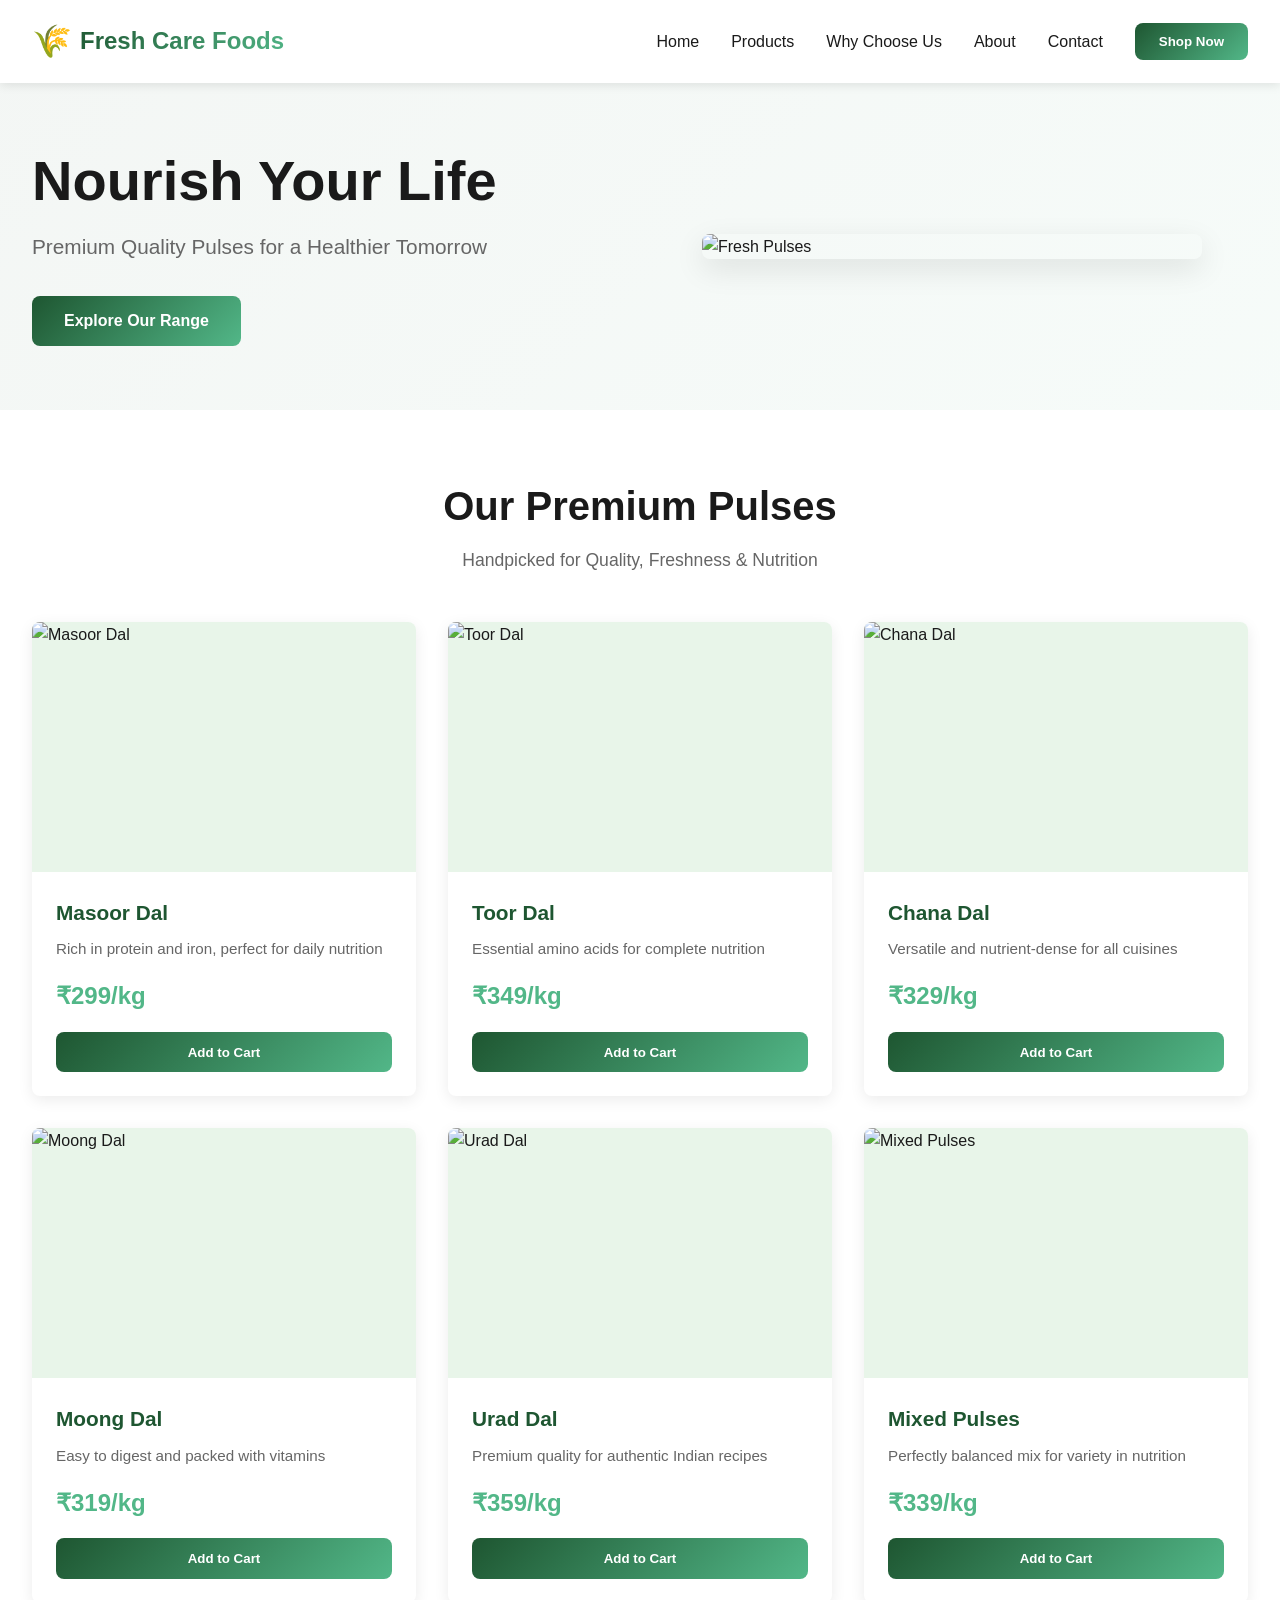
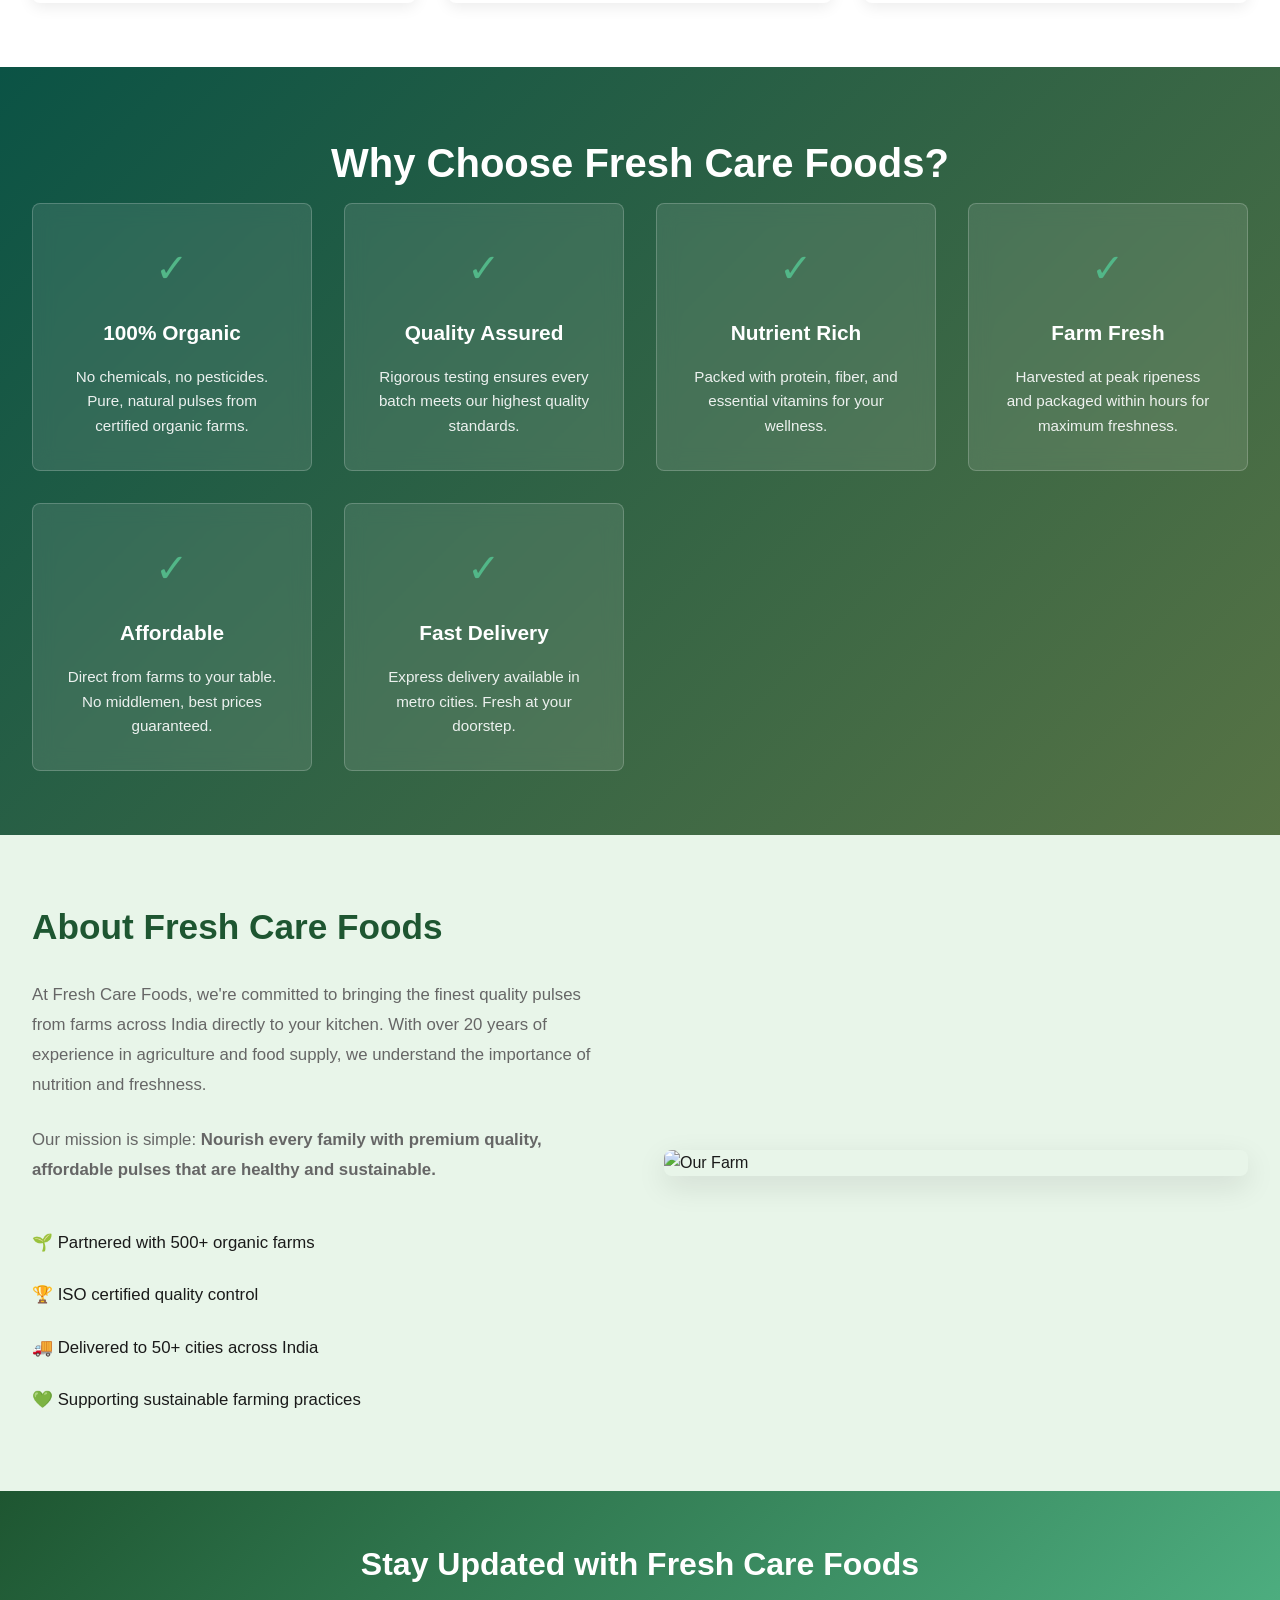
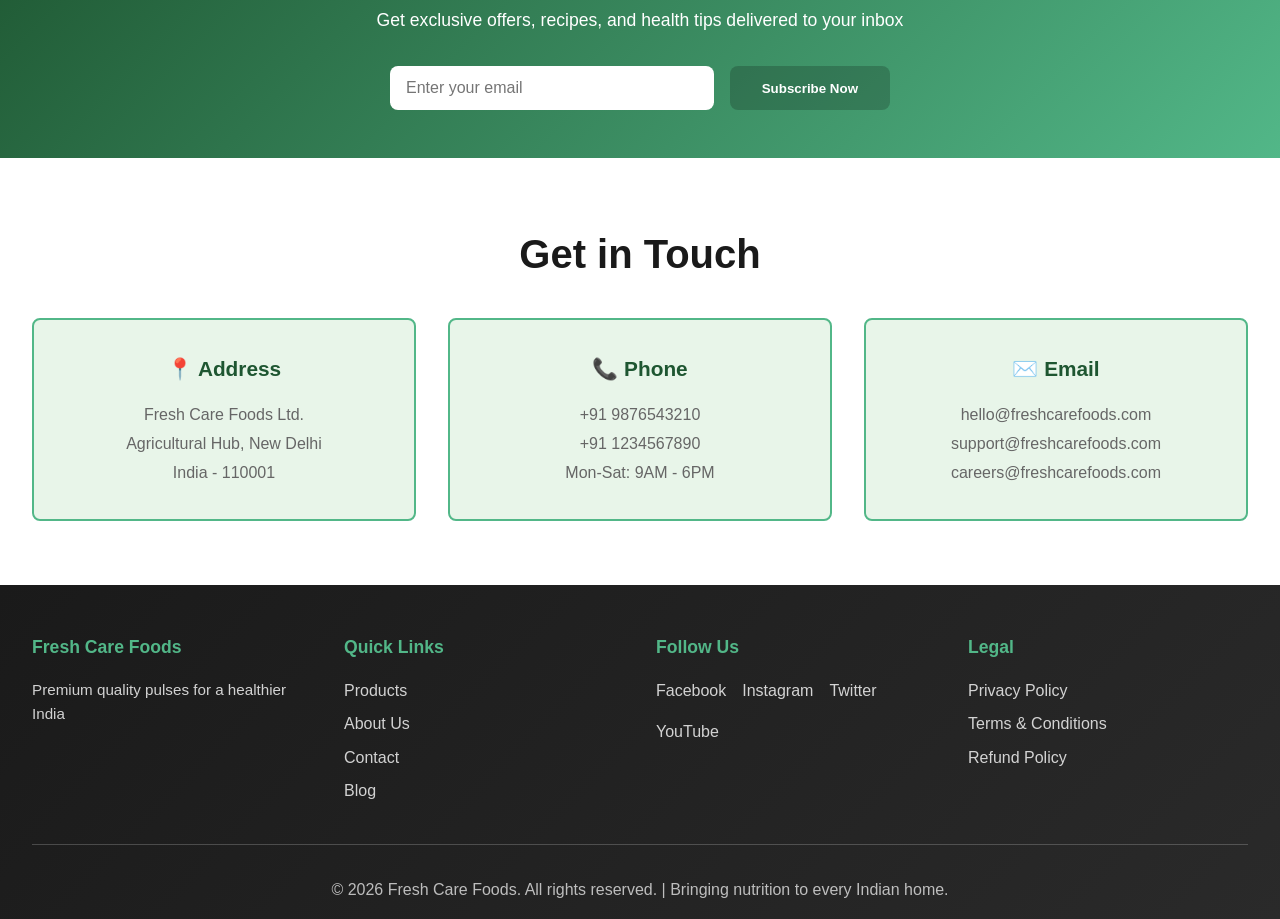
==== index.html @ 93f8fa55 "Add files via upload" ====
<!doctype html>
<html lang="en">
  <head>
    <meta charset="UTF-8" />
    <meta name="viewport" content="width=device-width, initial-scale=1.0" />
    <title>Fresh Care Foods - Premium Quality Pulses & Nutritious Foods</title>
    <link rel="stylesheet" href="fresh-care-styles.css" />
  </head>
  <body>
    <!-- Navigation Header -->
    <header class="navbar">
      <div class="navbar-container">
        <div class="logo">
          <span class="logo-icon">🌾</span>
          <span class="logo-text">Fresh Care Foods</span>
        </div>
        <nav class="nav-menu">
          <a href="#home" class="nav-link">Home</a>
          <a href="#products" class="nav-link">Products</a>
          <a href="#benefits" class="nav-link">Why Choose Us</a>
          <a href="#about" class="nav-link">About</a>
          <a href="#contact" class="nav-link">Contact</a>
          <button class="shop-btn">Shop Now</button>
        </nav>
        <div class="hamburger">
          <span></span>
          <span></span>
          <span></span>
        </div>
      </div>
    </header>

    <!-- Hero Section -->
    <section id="home" class="hero">
      <div class="hero-content">
        <h1>Nourish Your Life</h1>
        <p>Premium Quality Pulses for a Healthier Tomorrow</p>
        <button class="cta-btn primary-btn">Explore Our Range</button>
      </div>
      <div class="hero-image">
        <div class="hero-image-placeholder">
          <img
            src="1206H1-1241-1540x800.webp"
            alt="Fresh Pulses"
          />
        </div>
      </div>
    </section>

    <!-- Featured Products Section -->
    <section id="products" class="products-section">
      <h2 class="section-title">Our Premium Pulses</h2>
      <p class="section-subtitle">
        Handpicked for Quality, Freshness & Nutrition
      </p>

      <div class="products-grid">
        <div class="product-card">
          <div class="product-image">
            <img
              src="img_58861-e1537537988102.jpg"
              alt="Masoor Dal"
            />
          </div>
          <h3>Masoor Dal</h3>
          <p>Rich in protein and iron, perfect for daily nutrition</p>
          <div class="product-price">₹299/kg</div>
          <button class="add-cart-btn">Add to Cart</button>
        </div>

        <div class="product-card">
          <div class="product-image">
            <img
              src="Image-Pulses.jpg"
              alt="Toor Dal"
            />
          </div>
          <h3>Toor Dal</h3>
          <p>Essential amino acids for complete nutrition</p>
          <div class="product-price">₹349/kg</div>
          <button class="add-cart-btn">Add to Cart</button>
        </div>

        <div class="product-card">
          <div class="product-image">
            <img
              src="About-pulses-for-kids.webp"
              alt="Chana Dal"
            />
          </div>
          <h3>Chana Dal</h3>
          <p>Versatile and nutrient-dense for all cuisines</p>
          <div class="product-price">₹329/kg</div>
          <button class="add-cart-btn">Add to Cart</button>
        </div>

        <div class="product-card">
          <div class="product-image">
            <img
              src="https://via.placeholder.com/300x300/1b4332/FFFFFF?text=Moong+Dal"
              alt="Moong Dal"
            />
          </div>
          <h3>Moong Dal</h3>
          <p>Easy to digest and packed with vitamins</p>
          <div class="product-price">₹319/kg</div>
          <button class="add-cart-btn">Add to Cart</button>
        </div>

        <div class="product-card">
          <div class="product-image">
            <img
              src="https://via.placeholder.com/300x300/0b5345/FFFFFF?text=Urad+Dal"
              alt="Urad Dal"
            />
          </div>
          <h3>Urad Dal</h3>
          <p>Premium quality for authentic Indian recipes</p>
          <div class="product-price">₹359/kg</div>
          <button class="add-cart-btn">Add to Cart</button>
        </div>

        <div class="product-card">
          <div class="product-image">
            <img
              src="https://via.placeholder.com/300x300/2d8659/FFFFFF?text=Mixed+Pulses"
              alt="Mixed Pulses"
            />
          </div>
          <h3>Mixed Pulses</h3>
          <p>Perfectly balanced mix for variety in nutrition</p>
          <div class="product-price">₹339/kg</div>
          <button class="add-cart-btn">Add to Cart</button>
        </div>
      </div>
    </section>

    <!-- Benefits Section -->
    <section id="benefits" class="benefits-section">
      <h2 class="section-title">Why Choose Fresh Care Foods?</h2>
      <div class="benefits-grid">
        <div class="benefit-card">
          <div class="benefit-icon">✓</div>
          <h3>100% Organic</h3>
          <p>
            No chemicals, no pesticides. Pure, natural pulses from certified
            organic farms.
          </p>
        </div>
        <div class="benefit-card">
          <div class="benefit-icon">✓</div>
          <h3>Quality Assured</h3>
          <p>
            Rigorous testing ensures every batch meets our highest quality
            standards.
          </p>
        </div>
        <div class="benefit-card">
          <div class="benefit-icon">✓</div>
          <h3>Nutrient Rich</h3>
          <p>
            Packed with protein, fiber, and essential vitamins for your
            wellness.
          </p>
        </div>
        <div class="benefit-card">
          <div class="benefit-icon">✓</div>
          <h3>Farm Fresh</h3>
          <p>
            Harvested at peak ripeness and packaged within hours for maximum
            freshness.
          </p>
        </div>
        <div class="benefit-card">
          <div class="benefit-icon">✓</div>
          <h3>Affordable</h3>
          <p>
            Direct from farms to your table. No middlemen, best prices
            guaranteed.
          </p>
        </div>
        <div class="benefit-card">
          <div class="benefit-icon">✓</div>
          <h3>Fast Delivery</h3>
          <p>
            Express delivery available in metro cities. Fresh at your doorstep.
          </p>
        </div>
      </div>
    </section>

    <!-- About Section -->
    <section id="about" class="about-section">
      <div class="about-content">
        <h2>About Fresh Care Foods</h2>
        <p>
          At Fresh Care Foods, we're committed to bringing the finest quality
          pulses from farms across India directly to your kitchen. With over 20
          years of experience in agriculture and food supply, we understand the
          importance of nutrition and freshness.
        </p>
        <p>
          Our mission is simple:
          <strong
            >Nourish every family with premium quality, affordable pulses that
            are healthy and sustainable.</strong
          >
        </p>
        <ul class="about-highlights">
          <li>🌱 Partnered with 500+ organic farms</li>
          <li>🏆 ISO certified quality control</li>
          <li>🚚 Delivered to 50+ cities across India</li>
          <li>💚 Supporting sustainable farming practices</li>
        </ul>
      </div>
      <div class="about-image">
        <img
          src=\"https://via.placeholder.com/500x400/40916c/FFFFFF?text=Our+Farm\"
          alt="Our Farm"
        />
      </div>
    </section>

    <!-- Newsletter Section -->
    <section class="newsletter-section">
      <h2>Stay Updated with Fresh Care Foods</h2>
      <p>
        Get exclusive offers, recipes, and health tips delivered to your inbox
      </p>
      <form class="newsletter-form">
        <input type="email" placeholder="Enter your email" required />
        <button type="submit" class="primary-btn">Subscribe Now</button>
      </form>
    </section>

    <!-- Contact Section -->
    <section id="contact" class="contact-section">
      <h2 class="section-title">Get in Touch</h2>
      <div class="contact-grid">
        <div class="contact-card">
          <h3>📍 Address</h3>
          <p>
            Fresh Care Foods Ltd.<br />Agricultural Hub, New Delhi<br />India -
            110001
          </p>
        </div>
        <div class="contact-card">
          <h3>📞 Phone</h3>
          <p>+91 9876543210<br />+91 1234567890<br />Mon-Sat: 9AM - 6PM</p>
        </div>
        <div class="contact-card">
          <h3>✉️ Email</h3>
          <p>
            hello@freshcarefoods.com<br />support@freshcarefoods.com<br />careers@freshcarefoods.com
          </p>
        </div>
      </div>
    </section>

    <!-- Footer -->
    <footer class="footer">
      <div class="footer-content">
        <div class="footer-section">
          <h4>Fresh Care Foods</h4>
          <p>Premium quality pulses for a healthier India</p>
        </div>
        <div class="footer-section">
          <h4>Quick Links</h4>
          <ul>
            <li><a href="#products">Products</a></li>
            <li><a href="#about">About Us</a></li>
            <li><a href="#contact">Contact</a></li>
            <li><a href="#">Blog</a></li>
          </ul>
        </div>
        <div class="footer-section">
          <h4>Follow Us</h4>
          <div class="social-links">
            <a href="#">Facebook</a>
            <a href="#">Instagram</a>
            <a href="#">Twitter</a>
            <a href="#">YouTube</a>
          </div>
        </div>
        <div class="footer-section">
          <h4>Legal</h4>
          <ul>
            <li><a href="#">Privacy Policy</a></li>
            <li><a href="#">Terms & Conditions</a></li>
            <li><a href="#">Refund Policy</a></li>
          </ul>
        </div>
      </div>
      <div class="footer-bottom">
        <p>
          &copy; 2026 Fresh Care Foods. All rights reserved. | Bringing
          nutrition to every Indian home.
        </p>
      </div>
    </footer>

    <script src="fresh-care-script.js"></script>
  </body>
</html>
---- fresh-care-styles.css ----
/* ===== Global Styles ===== */
* {
  margin: 0;
  padding: 0;
  box-sizing: border-box;
}

:root {
  --primary-color: #1e5631;
  --secondary-color: #52b788;
  --accent-color: #0b5345;
  --text-dark: #1a1a1a;
  --text-light: #666666;
  --bg-light: #e8f5e9;
  --white: #ffffff;
  --border-radius: 8px;
  --transition: all 0.3s ease;
}

body {
  font-family: "Segoe UI", Tahoma, Geneva, Verdana, sans-serif;
  color: var(--text-dark);
  line-height: 1.6;
  background-color: var(--white);
}

/* ===== Navigation Bar ===== */
.navbar {
  background-color: var(--white);
  box-shadow: 0 2px 10px rgba(0, 0, 0, 0.1);
  position: sticky;
  top: 0;
  z-index: 1000;
}

.navbar-container {
  display: flex;
  justify-content: space-between;
  align-items: center;
  padding: 1rem 2rem;
  max-width: 100%;
  margin: 0 auto;
  width: 100%;
  position: relative;
}

.logo {
  display: flex;
  align-items: center;
  gap: 0.5rem;
  font-size: 1.5rem;
  font-weight: bold;
  color: var(--primary-color);
  text-decoration: none;
}

.logo-icon {
  font-size: 2rem;
}

.logo-text {
  background: linear-gradient(
    135deg,
    var(--primary-color),
    var(--secondary-color)
  );
  -webkit-background-clip: text;
  -webkit-text-fill-color: transparent;
  background-clip: text;
}

.nav-menu {
  display: flex;
  gap: 2rem;
  align-items: center;
  list-style: none;
}

.nav-link {
  text-decoration: none;
  color: var(--text-dark);
  font-weight: 500;
  transition: var(--transition);
  position: relative;
}

.nav-link::after {
  content: "";
  position: absolute;
  bottom: -5px;
  left: 0;
  width: 0;
  height: 2px;
  background-color: var(--primary-color);
  transition: var(--transition);
}

.nav-link:hover::after {
  width: 100%;
}

.shop-btn {
  background: linear-gradient(
    135deg,
    var(--primary-color),
    var(--secondary-color)
  );
  color: var(--white);
  border: none;
  padding: 0.7rem 1.5rem;
  border-radius: var(--border-radius);
  font-weight: 600;
  cursor: pointer;
  transition: var(--transition);
}

.shop-btn:hover {
  transform: translateY(-2px);
  box-shadow: 0 5px 15px rgba(139, 111, 71, 0.3);
}

.hamburger {
  display: none;
  flex-direction: column;
  cursor: pointer;
  z-index: 1001;
  background: none;
  border: none;
  padding: 0;
}

.hamburger span {
  width: 25px;
  height: 3px;
  background-color: var(--primary-color);
  margin: 5px 0;
  transition: var(--transition);
}

.hamburger.active span:nth-child(1) {
  transform: rotate(45deg) translate(8px, 8px);
}

.hamburger.active span:nth-child(2) {
  opacity: 0;
}

.hamburger.active span:nth-child(3) {
  transform: rotate(-45deg) translate(7px, -7px);
}

/* ===== Hero Section ===== */
.hero {
  display: grid;
  grid-template-columns: 1fr 1fr;
  align-items: center;
  gap: 2rem;
  padding: 4rem 2rem;
  max-width: 1400px;
  margin: 0 auto;
  background: linear-gradient(
    135deg,
    rgba(30, 86, 49, 0.05),
    rgba(82, 183, 136, 0.05)
  );
}

.hero-content h1 {
  font-size: 3.5rem;
  color: var(--text-dark);
  margin-bottom: 1rem;
  line-height: 1.2;
}

.hero-content p {
  font-size: 1.3rem;
  color: var(--text-light);
  margin-bottom: 2rem;
}

.cta-btn {
  padding: 1rem 2rem;
  font-size: 1rem;
  border: none;
  border-radius: var(--border-radius);
  cursor: pointer;
  font-weight: 600;
  transition: var(--transition);
}

.primary-btn {
  background: linear-gradient(
    135deg,
    var(--primary-color),
    var(--secondary-color)
  );
  color: var(--white);
}

.primary-btn:hover {
  transform: translateY(-3px);
  box-shadow: 0 10px 25px rgba(139, 111, 71, 0.3);
}

.hero-image {
  display: flex;
  justify-content: center;
}

.hero-image-placeholder {
  width: 100%;
  max-width: 500px;
  border-radius: var(--border-radius);
  overflow: hidden;
  box-shadow: 0 10px 30px rgba(0, 0, 0, 0.1);
}

.hero-image-placeholder img {
  width: 100%;
  height: auto;
  display: block;
}

/* ===== Section Titles ===== */
.section-title {
  font-size: 2.5rem;
  text-align: center;
  color: var(--text-dark);
  margin-bottom: 0.5rem;
}

.section-subtitle {
  text-align: center;
  color: var(--text-light);
  font-size: 1.1rem;
  margin-bottom: 3rem;
}

/* ===== Products Section ===== */
.products-section {
  padding: 4rem 2rem;
  max-width: 1400px;
  margin: 0 auto;
  background-color: var(--white);
}

.products-grid {
  display: grid;
  grid-template-columns: repeat(auto-fit, minmax(300px, 1fr));
  gap: 2rem;
}

.product-card {
  background: var(--white);
  border-radius: var(--border-radius);
  overflow: hidden;
  box-shadow: 0 4px 15px rgba(0, 0, 0, 0.08);
  transition: var(--transition);
  cursor: pointer;
}

.product-card:hover {
  transform: translateY(-10px);
  box-shadow: 0 10px 30px rgba(139, 111, 71, 0.2);
}

.product-image {
  width: 100%;
  height: 250px;
  overflow: hidden;
  background-color: var(--bg-light);
}

.product-image img {
  width: 100%;
  height: 100%;
  object-fit: cover;
  transition: var(--transition);
}

.product-card:hover .product-image img {
  transform: scale(1.05);
}

.product-card h3 {
  font-size: 1.3rem;
  padding: 1.5rem 1.5rem 0.5rem;
  color: var(--primary-color);
}

.product-card p {
  padding: 0 1.5rem 1rem;
  color: var(--text-light);
  font-size: 0.95rem;
}

.product-price {
  padding: 0 1.5rem;
  font-size: 1.5rem;
  font-weight: bold;
  color: var(--secondary-color);
  margin-bottom: 1rem;
}

.add-cart-btn {
  width: calc(100% - 3rem);
  margin: 0 1.5rem 1.5rem;
  padding: 0.8rem;
  background: linear-gradient(
    135deg,
    var(--primary-color),
    var(--secondary-color)
  );
  color: var(--white);
  border: none;
  border-radius: var(--border-radius);
  font-weight: 600;
  cursor: pointer;
  transition: var(--transition);
}

.add-cart-btn:hover {
  transform: scale(1.02);
}

/* ===== Benefits Section ===== */
.benefits-section {
  padding: 4rem 2rem;
  max-width: 1400px;
  margin: 0 auto;
  background: linear-gradient(
    135deg,
    var(--accent-color),
    rgba(45, 80, 22, 0.8)
  );
  color: var(--white);
}

.benefits-section .section-title,
.benefits-section .section-subtitle {
  color: var(--white);
}

.benefits-grid {
  display: grid;
  grid-template-columns: repeat(auto-fit, minmax(280px, 1fr));
  gap: 2rem;
}

.benefit-card {
  background: rgba(255, 255, 255, 0.1);
  padding: 2rem;
  border-radius: var(--border-radius);
  backdrop-filter: blur(10px);
  border: 1px solid rgba(255, 255, 255, 0.2);
  text-align: center;
  transition: var(--transition);
}

.benefit-card:hover {
  transform: translateY(-5px);
  background: rgba(255, 255, 255, 0.15);
}

.benefit-icon {
  font-size: 2.5rem;
  margin-bottom: 1rem;
  color: var(--secondary-color);
}

.benefit-card h3 {
  font-size: 1.3rem;
  margin-bottom: 1rem;
}

.benefit-card p {
  color: rgba(255, 255, 255, 0.9);
  font-size: 0.95rem;
}

/* ===== About Section ===== */
.about-section {
  display: grid;
  grid-template-columns: 1fr 1fr;
  gap: 3rem;
  align-items: center;
  padding: 4rem 2rem;
  max-width: 1400px;
  margin: 0 auto;
  background-color: var(--bg-light);
}

.about-content h2 {
  font-size: 2.2rem;
  color: var(--primary-color);
  margin-bottom: 1.5rem;
}

.about-content p {
  color: var(--text-light);
  margin-bottom: 1.5rem;
  font-size: 1.05rem;
  line-height: 1.8;
}

.about-highlights {
  list-style: none;
  margin-top: 2rem;
}

.about-highlights li {
  padding: 0.8rem 0;
  font-size: 1.05rem;
  color: var(--text-dark);
  font-weight: 500;
}

.about-image {
  border-radius: var(--border-radius);
  overflow: hidden;
  box-shadow: 0 10px 30px rgba(0, 0, 0, 0.1);
}

.about-image img {
  width: 100%;
  height: auto;
  display: block;
}

/* ===== Newsletter Section ===== */
.newsletter-section {
  background: linear-gradient(
    135deg,
    var(--primary-color),
    var(--secondary-color)
  );
  color: var(--white);
  padding: 3rem 2rem;
  text-align: center;
  max-width: 1400px;
  margin: 0 auto;
}

.newsletter-section h2 {
  font-size: 2rem;
  margin-bottom: 1rem;
}

.newsletter-section p {
  font-size: 1.1rem;
  margin-bottom: 2rem;
}

.newsletter-form {
  display: flex;
  gap: 1rem;
  max-width: 500px;
  margin: 0 auto;
}

.newsletter-form input {
  flex: 1;
  padding: 0.8rem 1rem;
  border: none;
  border-radius: var(--border-radius);
  font-size: 1rem;
}

.newsletter-form button {
  padding: 0.8rem 2rem;
  background: rgba(0, 0, 0, 0.2);
  color: var(--white);
  border: none;
  border-radius: var(--border-radius);
  font-weight: 600;
  cursor: pointer;
  transition: var(--transition);
}

.newsletter-form button:hover {
  background: rgba(0, 0, 0, 0.3);
}

/* ===== Contact Section ===== */
.contact-section {
  padding: 4rem 2rem;
  max-width: 1400px;
  margin: 0 auto;
  background-color: var(--white);
}

.contact-grid {
  display: grid;
  grid-template-columns: repeat(auto-fit, minmax(300px, 1fr));
  gap: 2rem;
  margin-top: 2rem;
}

.contact-card {
  background: var(--bg-light);
  padding: 2rem;
  border-radius: var(--border-radius);
  text-align: center;
  border: 2px solid var(--secondary-color);
}

.contact-card h3 {
  color: var(--primary-color);
  font-size: 1.3rem;
  margin-bottom: 1rem;
}

.contact-card p {
  color: var(--text-light);
  line-height: 1.8;
}

/* ===== Footer ===== */
.footer {
  background: linear-gradient(135deg, var(--text-dark), #2a2a2a);
  color: var(--white);
  padding: 3rem 2rem 1rem;
}

.footer-content {
  display: grid;
  grid-template-columns: repeat(auto-fit, minmax(250px, 1fr));
  gap: 2rem;
  max-width: 1400px;
  margin: 0 auto 2rem;
}

.footer-section h4 {
  color: var(--secondary-color);
  margin-bottom: 1rem;
  font-size: 1.1rem;
}

.footer-section p {
  color: rgba(255, 255, 255, 0.8);
  font-size: 0.95rem;
}

.footer-section ul {
  list-style: none;
}

.footer-section ul li {
  margin-bottom: 0.5rem;
}

.footer-section ul li a {
  color: rgba(255, 255, 255, 0.8);
  text-decoration: none;
  transition: var(--transition);
}

.footer-section ul li a:hover {
  color: var(--secondary-color);
}

.social-links {
  display: flex;
  gap: 1rem;
  flex-wrap: wrap;
}

.social-links a {
  color: rgba(255, 255, 255, 0.8);
  text-decoration: none;
  transition: var(--transition);
}

.social-links a:hover {
  color: var(--secondary-color);
}

.footer-bottom {
  text-align: center;
  border-top: 1px solid rgba(255, 255, 255, 0.2);
  padding-top: 2rem;
  color: rgba(255, 255, 255, 0.7);
}

/* ===== Responsive Design ===== */
@media (max-width: 768px) {
  .hamburger {
    display: flex;
    order: 3;
  }

  .nav-menu {
    position: absolute;
    top: 100%;
    left: 0;
    right: 0;
    background-color: var(--white);
    flex-direction: column;
    gap: 0;
    padding: 1rem 0;
    border-bottom: 2px solid var(--primary-color);
    box-shadow: 0 4px 6px rgba(0, 0, 0, 0.1);
    display: none;
    z-index: 999;
  }

  .nav-menu.active {
    display: flex;
  }

  .nav-link {
    padding: 0.8rem 2rem;
    display: block;
    width: 100%;
    text-align: left;
  }

  .nav-link::after {
    display: none;
  }

  .nav-link:hover {
    background-color: var(--bg-light);
  }

  .shop-btn {
    margin: 1rem 2rem 0;
    width: calc(100% - 4rem);
  }

  .navbar {
    position: relative;
  }

  .hero {
    grid-template-columns: 1fr;
    padding: 2rem 1rem;
    gap: 1.5rem;
  }

  .hero-content h1 {
    font-size: 2.2rem;
  }

  .hero-content p {
    font-size: 1rem;
  }

  .cta-btn {
    padding: 0.8rem 1.5rem;
    font-size: 0.95rem;
  }

  .section-title {
    font-size: 1.8rem;
  }

  .section-subtitle {
    font-size: 1rem;
  }

  .products-grid {
    grid-template-columns: 1fr;
    gap: 1.5rem;
  }

  .product-card {
    margin: 0;
  }

  .benefits-grid {
    grid-template-columns: 1fr;
    gap: 1rem;
  }

  .benefit-card {
    padding: 1.5rem;
  }

  .about-section {
    grid-template-columns: 1fr;
    gap: 1.5rem;
  }

  .about-content h2 {
    font-size: 1.8rem;
  }

  .newsletter-form {
    flex-direction: column;
    gap: 0.5rem;
  }

  .newsletter-form input,
  .newsletter-form button {
    width: 100%;
  }

  .navbar-container {
    padding: 1rem;
  }

  .logo {
    font-size: 1.2rem;
    order: 1;
  }

  .nav-menu {
    order: 2;
  }

  .footer-content {
    grid-template-columns: 1fr;
  }

  .footer-section h4 {
    font-size: 1rem;
  }

  .contact-card {
    padding: 1.5rem;
  }
}

@media (max-width: 480px) {
  .hero-content h1 {
    font-size: 1.6rem;
  }

  .hero-content p {
    font-size: 0.9rem;
  }

  .section-title {
    font-size: 1.3rem;
  }

  .navbar-container {
    padding: 0.8rem;
  }

  .logo-icon {
    font-size: 1.5rem;
  }

  .logo-text {
    font-size: 1rem;
  }

  .navbar-container .shop-btn {
    padding: 0.5rem 1rem;
    font-size: 0.85rem;
    margin: 0.5rem 0;
  }

  .nav-link {
    padding: 0.7rem 1.5rem;
    font-size: 0.95rem;
  }

  .product-card p {
    font-size: 0.9rem;
  }

  .products-grid {
    gap: 1rem;
  }

  .hero-image-placeholder {
    max-height: 300px;
  }
}
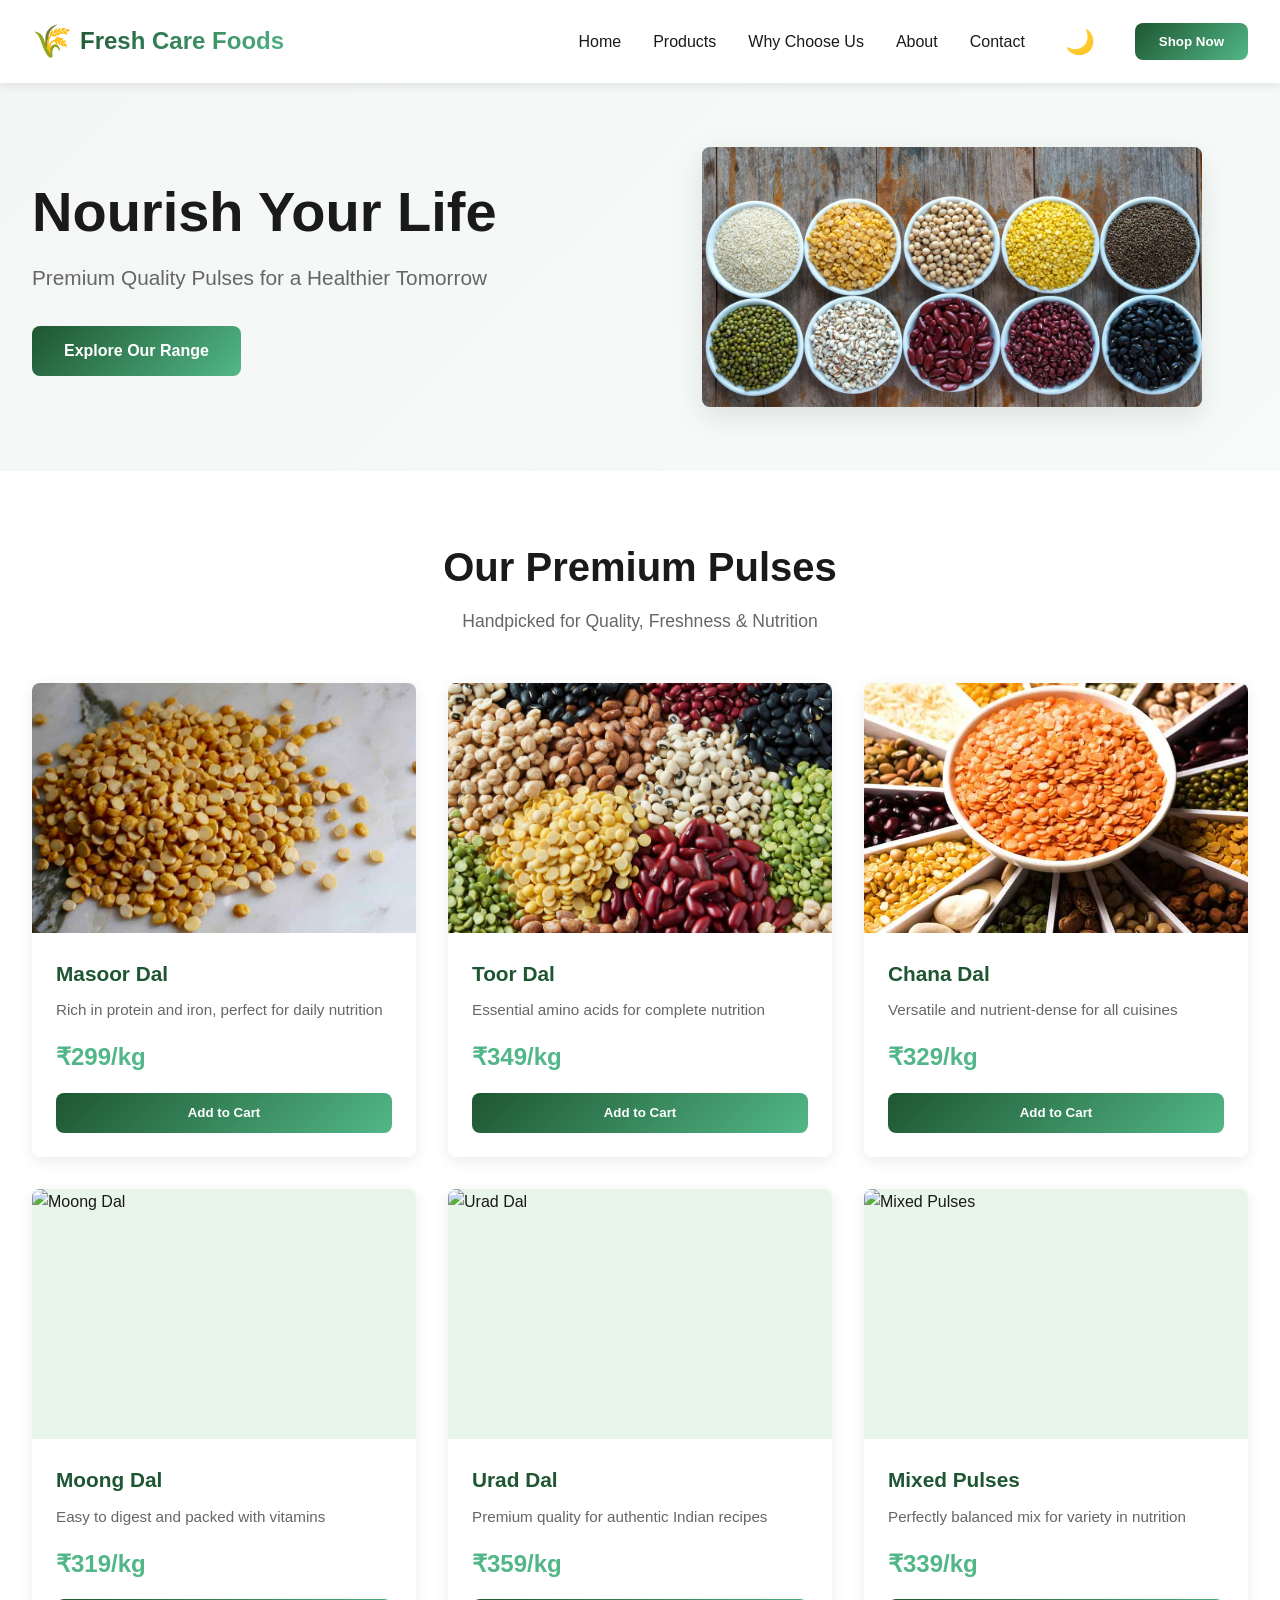
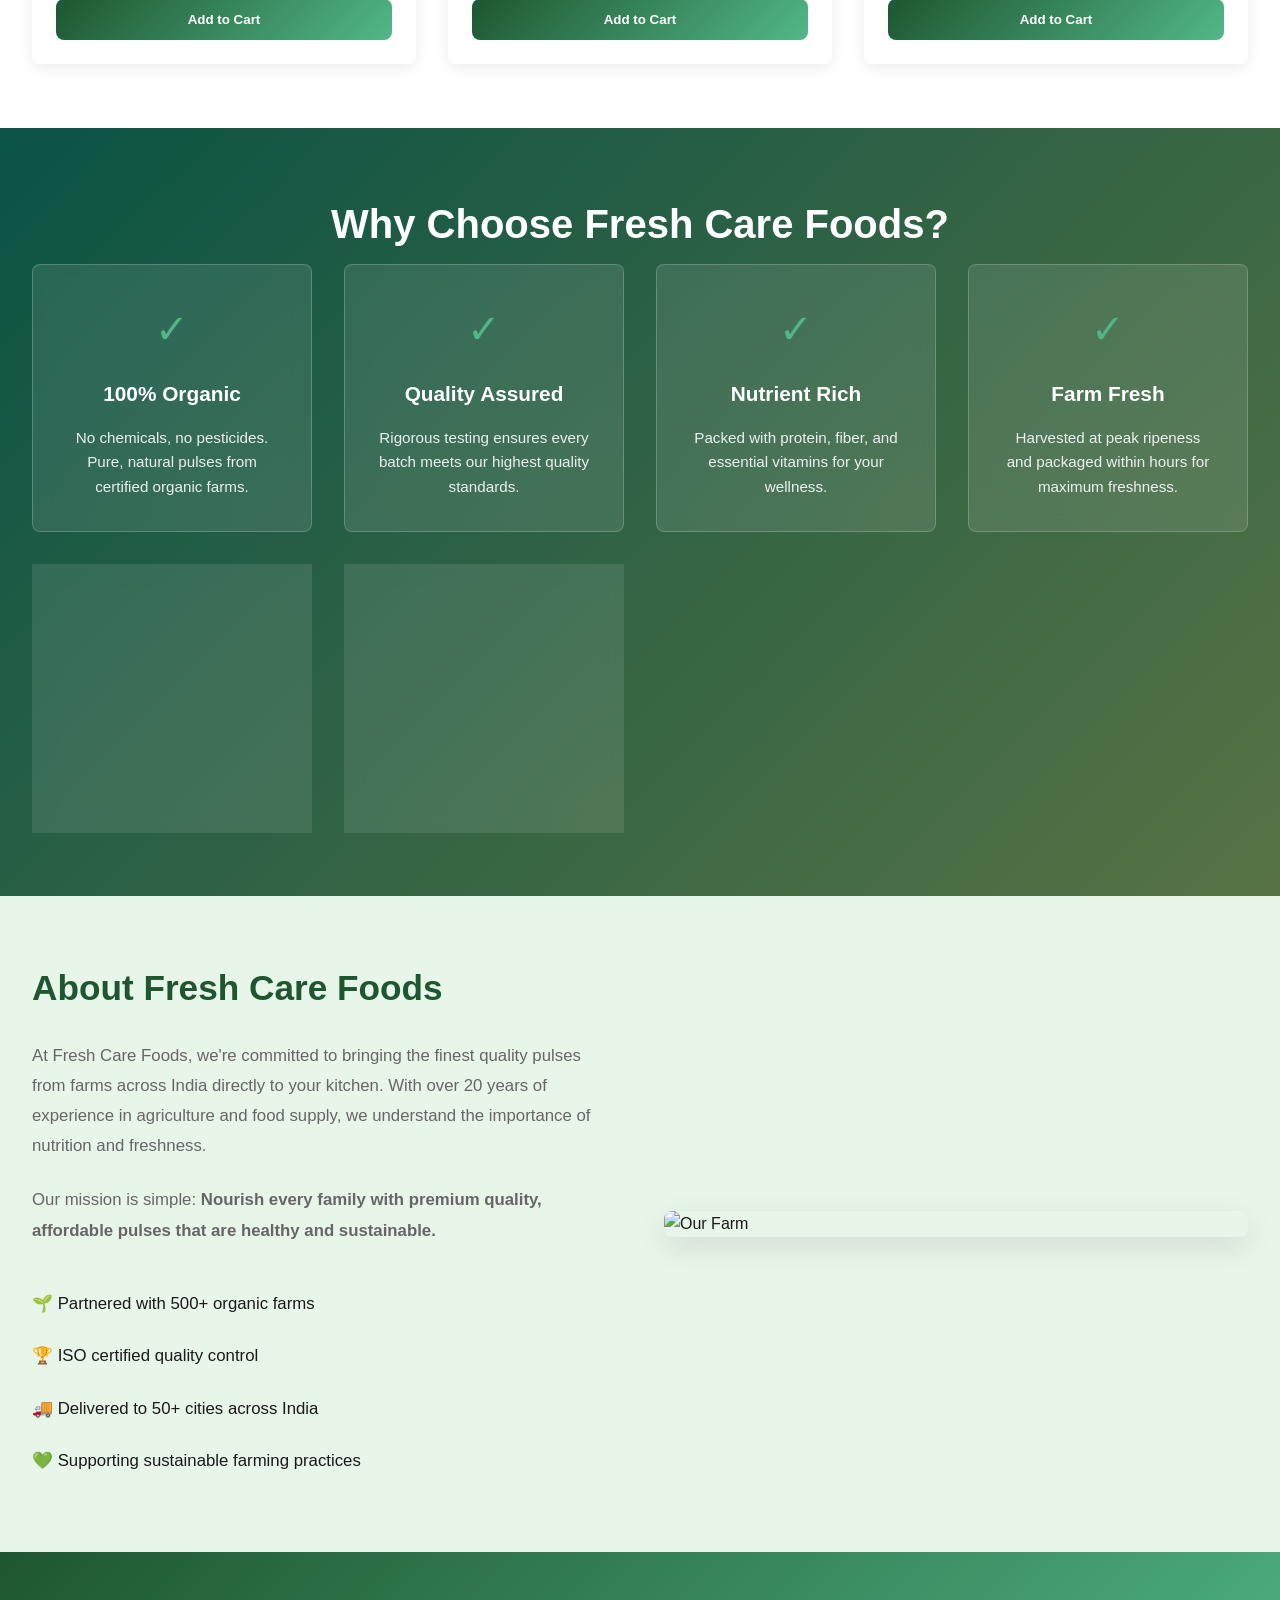
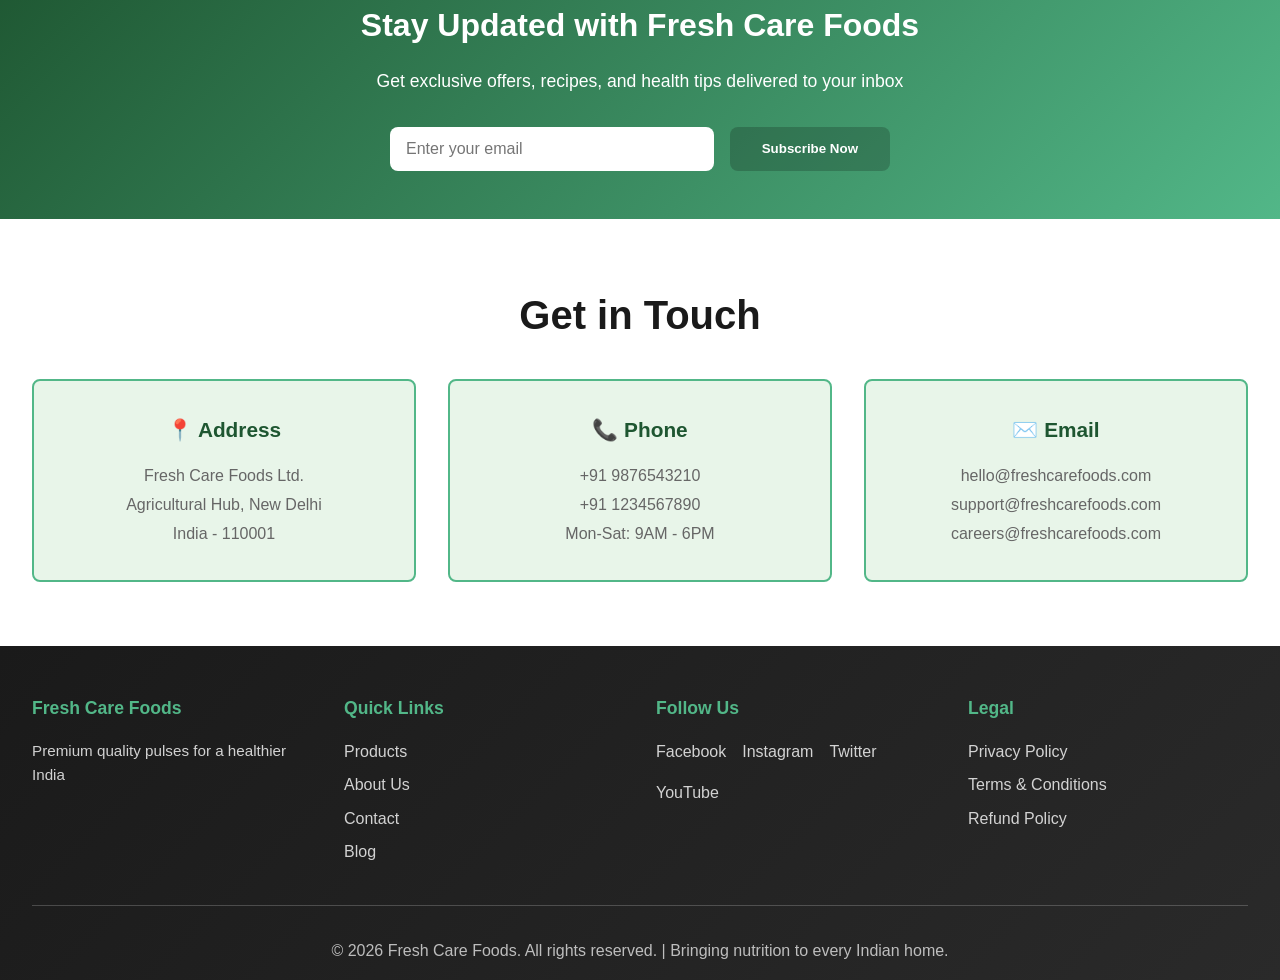
==== commit c4954df4: "Add files via upload" ====
--- a/index.html
+++ b/index.html
@@ -20,6 +20,9 @@
           <a href="#benefits" class="nav-link">Why Choose Us</a>
           <a href="#about" class="nav-link">About</a>
           <a href="#contact" class="nav-link">Contact</a>
+          <button class="theme-toggle" id="themeToggle" aria-label="Toggle dark mode">
+            <span class="theme-icon">🌙</span>
+          </button>
           <button class="shop-btn">Shop Now</button>
         </nav>
         <div class="hamburger">
--- a/fresh-care-styles.css
+++ b/fresh-care-styles.css
@@ -17,11 +17,25 @@
   --transition: all 0.3s ease;
 }
 
+/* Dark mode colors */
+body.dark-mode {
+  --primary-color: #2ecc71;
+  --secondary-color: #27ae60;
+  --accent-color: #1e8449;
+  --text-dark: #e0e0e0;
+  --text-light: #b0b0b0;
+  --bg-light: #1a1a1a;
+  --white: #1e1e1e;
+}
+
 body {
   font-family: "Segoe UI", Tahoma, Geneva, Verdana, sans-serif;
   color: var(--text-dark);
   line-height: 1.6;
   background-color: var(--white);
+  transition:
+    background-color 0.3s ease,
+    color 0.3s ease;
 }
 
 /* ===== Navigation Bar ===== */
@@ -31,6 +45,13 @@
   position: sticky;
   top: 0;
   z-index: 1000;
+  transition:
+    background-color 0.3s ease,
+    box-shadow 0.3s ease;
+}
+
+body.dark-mode .navbar {
+  box-shadow: 0 2px 10px rgba(0, 0, 0, 0.3);
 }
 
 .navbar-container {
@@ -147,6 +168,47 @@
 
 .hamburger.active span:nth-child(3) {
   transform: rotate(-45deg) translate(7px, -7px);
+}
+
+/* ===== Dark Mode Toggle ===== */
+.theme-toggle {
+  background: none;
+  border: none;
+  cursor: pointer;
+  font-size: 1.5rem;
+  transition: var(--transition);
+  padding: 0.5rem;
+  border-radius: var(--border-radius);
+  display: flex;
+  align-items: center;
+  justify-content: center;
+}
+
+.theme-toggle:hover {
+  background-color: rgba(0, 0, 0, 0.1);
+  transform: scale(1.1);
+}
+
+body.dark-mode .theme-toggle:hover {
+  background-color: rgba(255, 255, 255, 0.1);
+}
+
+.theme-toggle .theme-icon {
+  display: inline-block;
+  transition: var(--transition);
+}
+
+.theme-toggle:hover .theme-icon {
+  animation: spin 0.6s ease;
+}
+
+@keyframes spin {
+  from {
+    transform: rotate(0deg);
+  }
+  to {
+    transform: rotate(360deg);
+  }
 }
 
 /* ===== Hero Section ===== */
@@ -582,6 +644,54 @@
   color: rgba(255, 255, 255, 0.7);
 }
 
+/* ===== Dark Mode Specific Styles ===== */
+body.dark-mode {
+  background-color: #121212;
+}
+
+body.dark-mode .product-card {
+  box-shadow: 0 4px 15px rgba(0, 0, 0, 0.3);
+}
+
+body.dark-mode .product-card:hover {
+  box-shadow: 0 10px 30px rgba(46, 204, 113, 0.2);
+}
+
+body.dark-mode .hero-image-placeholder {
+  box-shadow: 0 10px 30px rgba(0, 0, 0, 0.3);
+}
+
+body.dark-mode .about-image {
+  box-shadow: 0 10px 30px rgba(0, 0, 0, 0.3);
+}
+
+body.dark-mode .contact-card {
+  background: #2a2a2a;
+  border-color: var(--primary-color);
+}
+
+body.dark-mode .hero {
+  background: linear-gradient(
+    135deg,
+    rgba(46, 204, 113, 0.1),
+    rgba(39, 174, 96, 0.1)
+  );
+}
+
+body.dark-mode .about-section {
+  background-color: #0a0a0a;
+}
+
+body.dark-mode .newsletter-form input {
+  background-color: #1e1e1e;
+  color: var(--text-dark);
+  border: 1px solid rgba(255, 255, 255, 0.1);
+}
+
+body.dark-mode .newsletter-form input::placeholder {
+  color: #666;
+}
+
 /* ===== Responsive Design ===== */
 @media (max-width: 768px) {
   .hamburger {
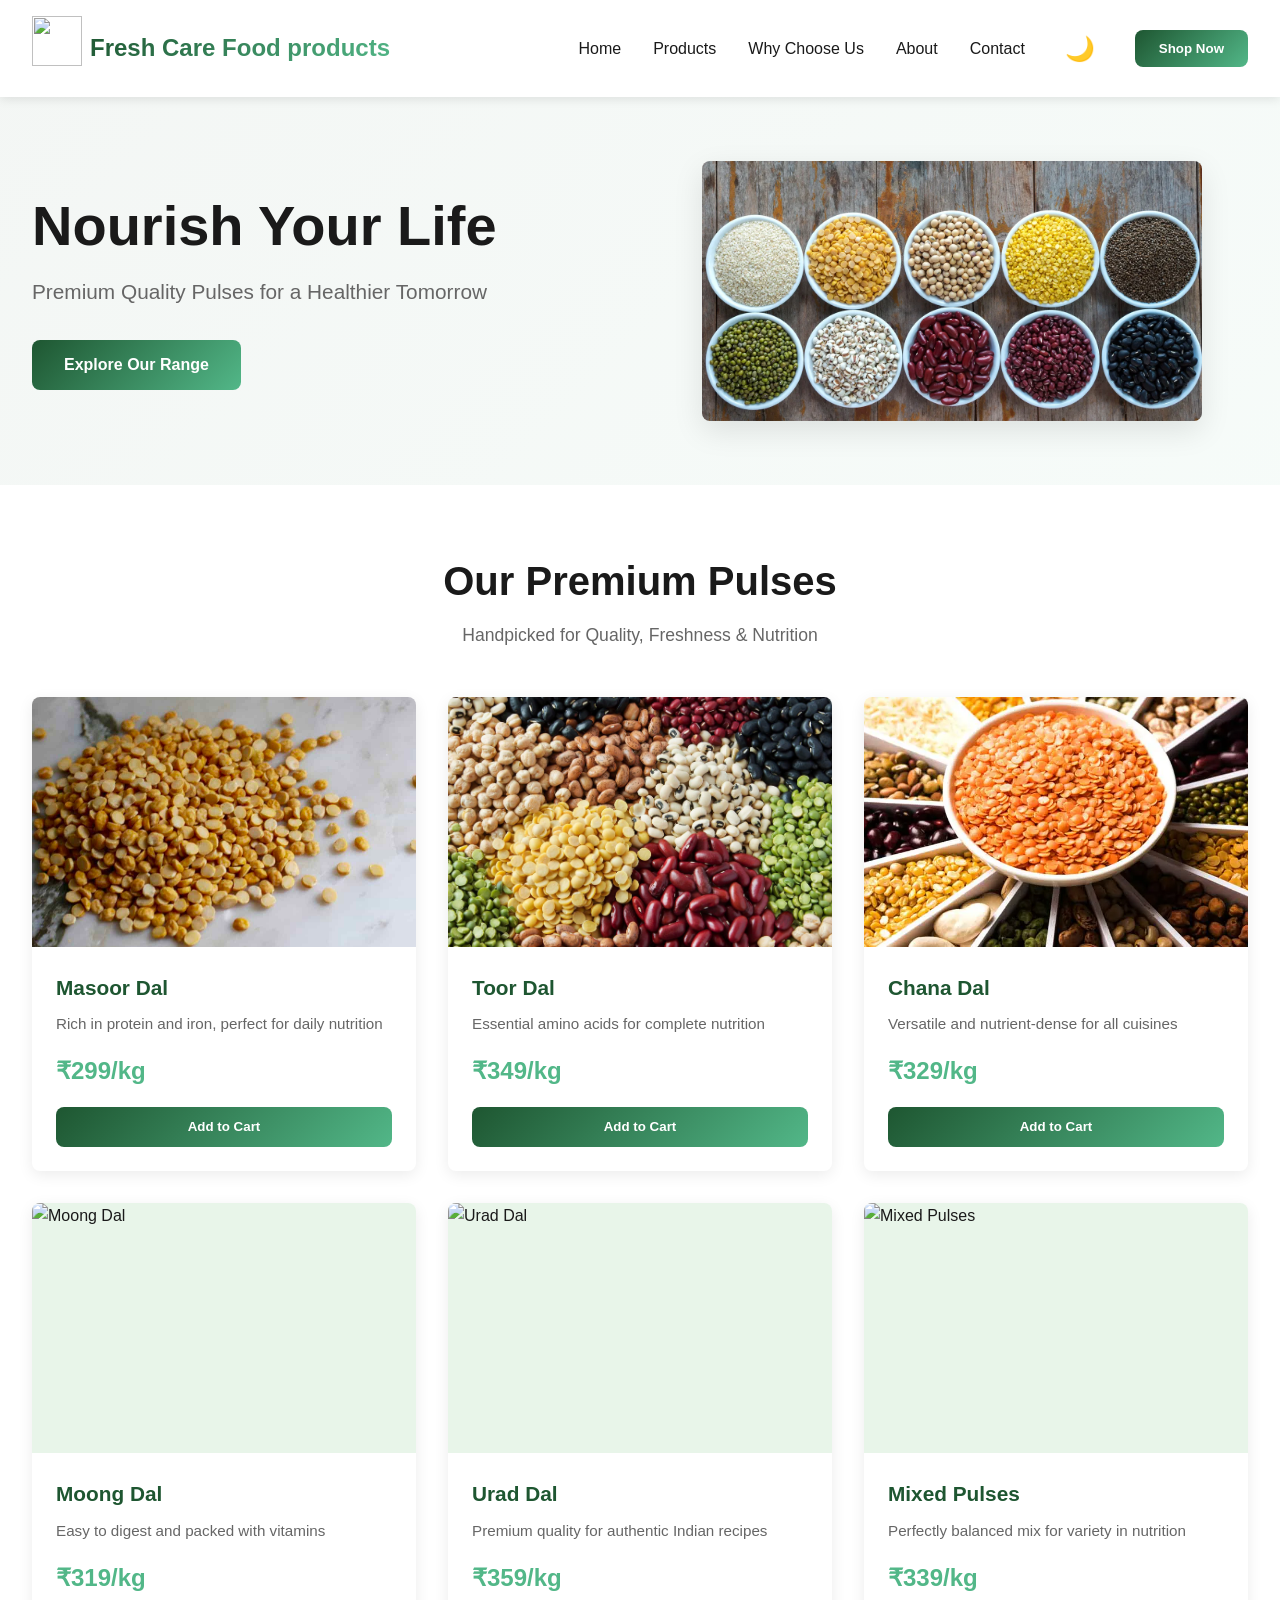
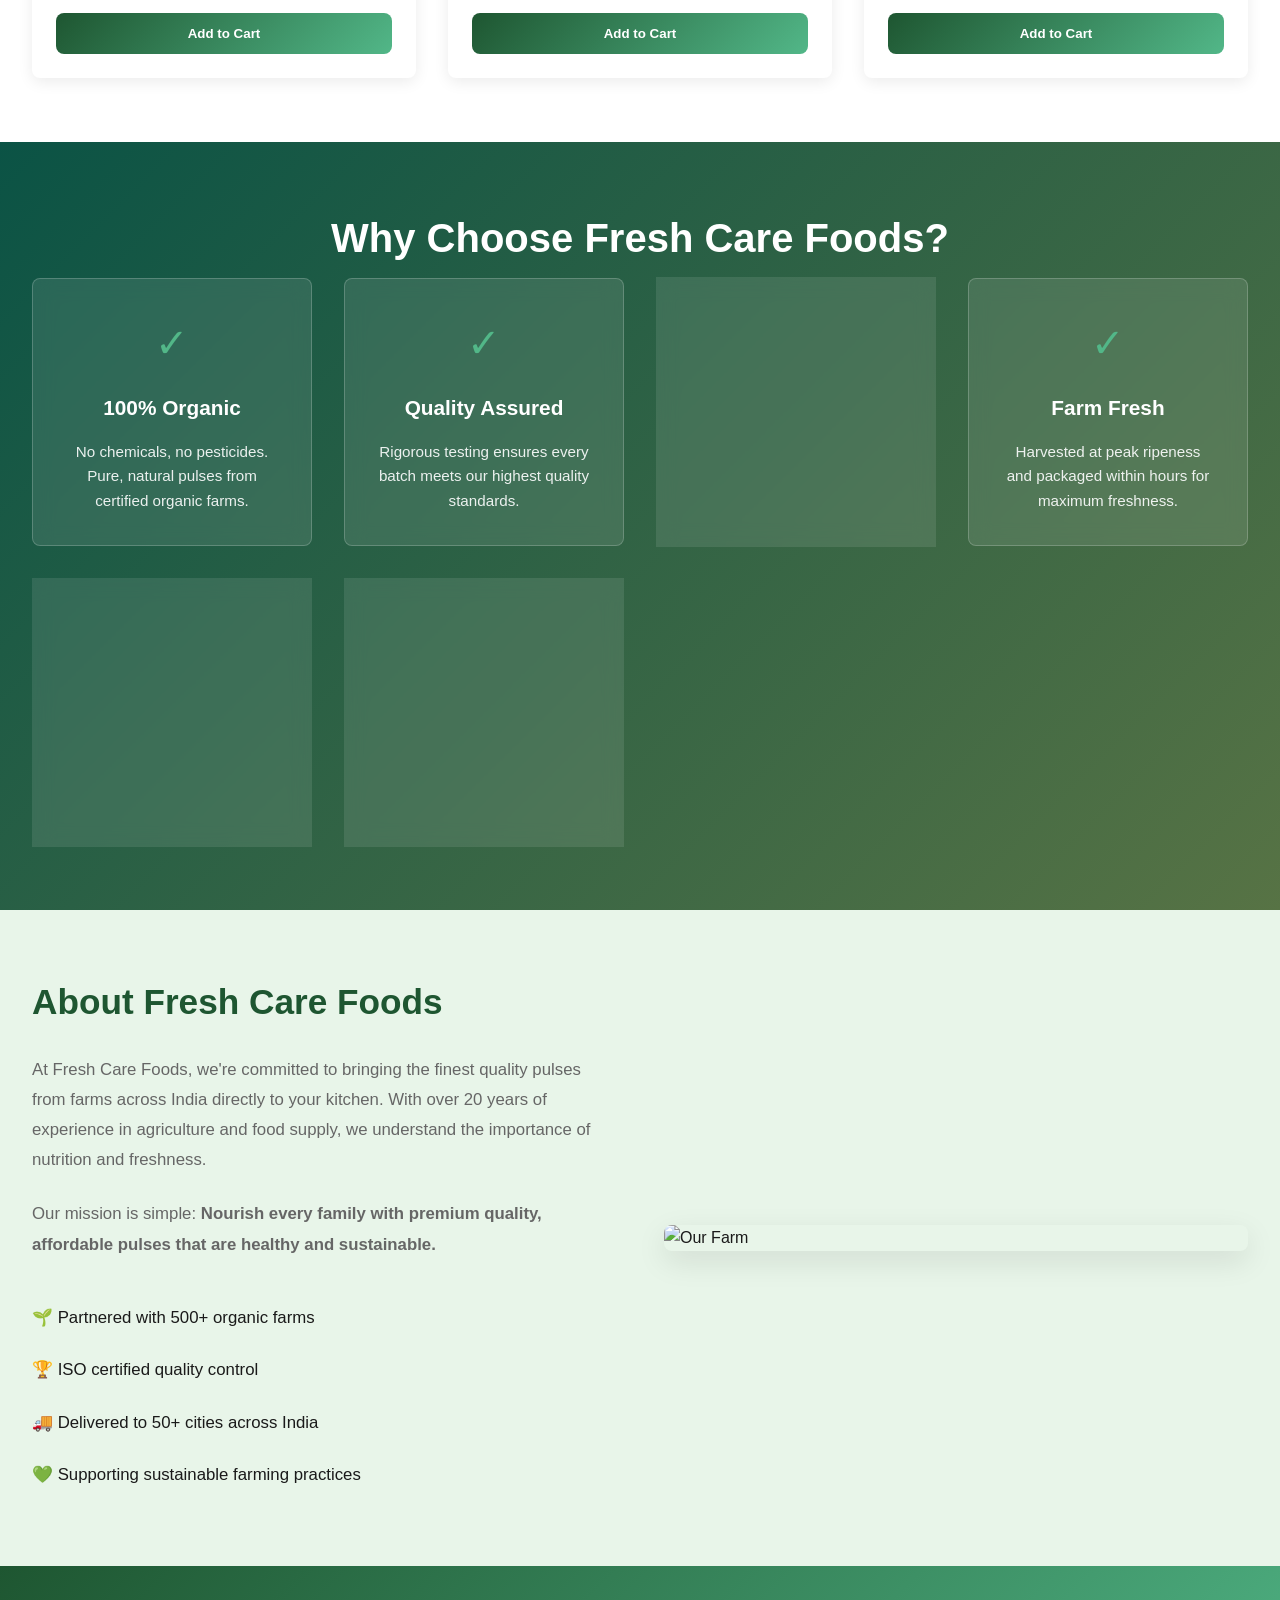
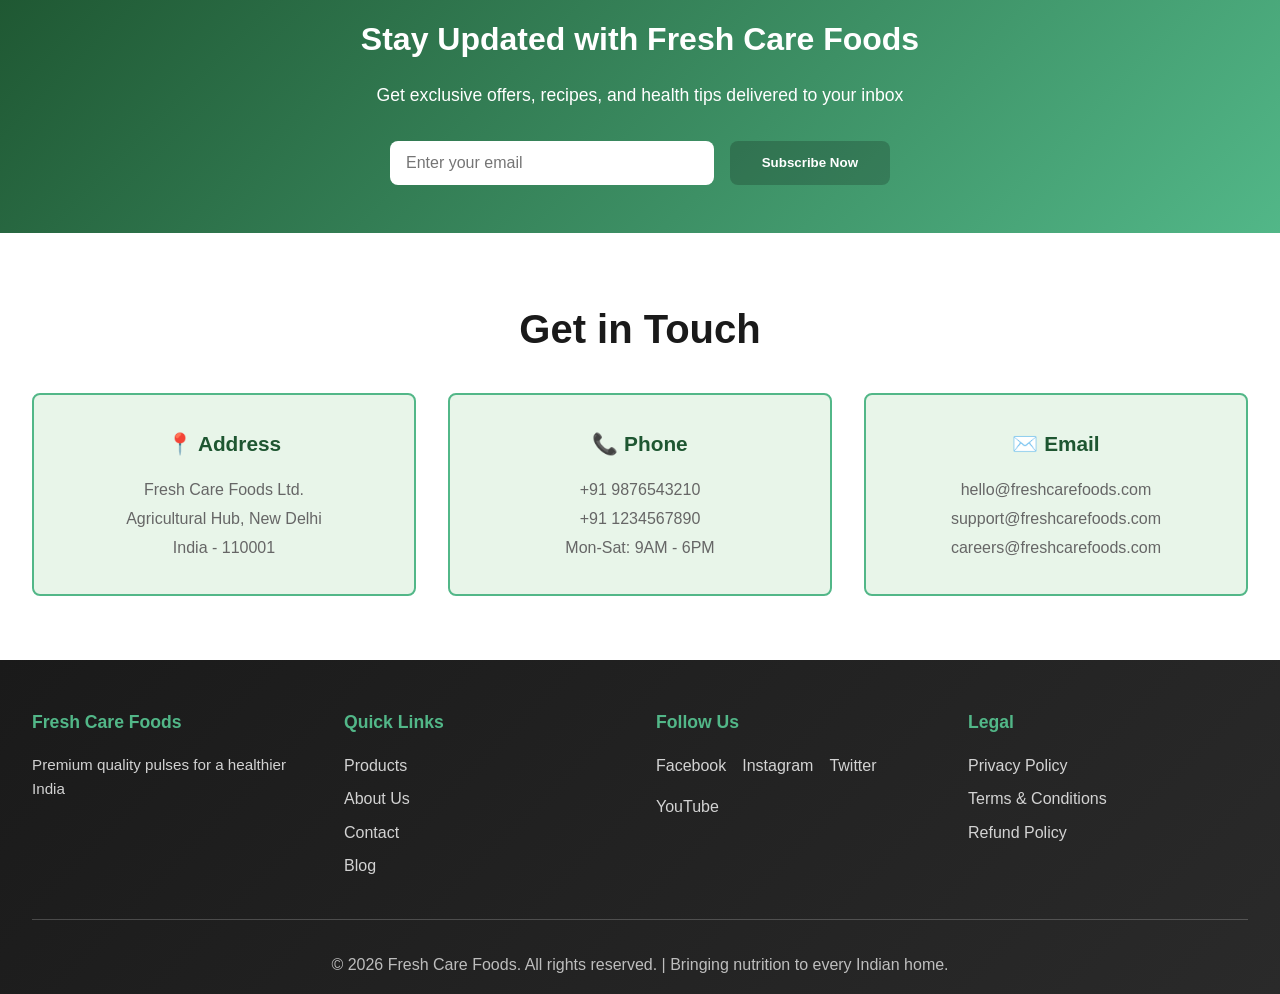
==== commit 29e407c7: "Add files via upload" ====
--- a/index.html
+++ b/index.html
@@ -11,8 +11,8 @@
     <header class="navbar">
       <div class="navbar-container">
         <div class="logo">
-          <span class="logo-icon">🌾</span>
-          <span class="logo-text">Fresh Care Foods</span>
+          <span class="logo-icon" ><img src="LOGO.jpeg" alt=""height="50" width="50"></span>
+          <span class="logo-text">Fresh Care Food products</span>
         </div>
         <nav class="nav-menu">
           <a href="#home" class="nav-link">Home</a>
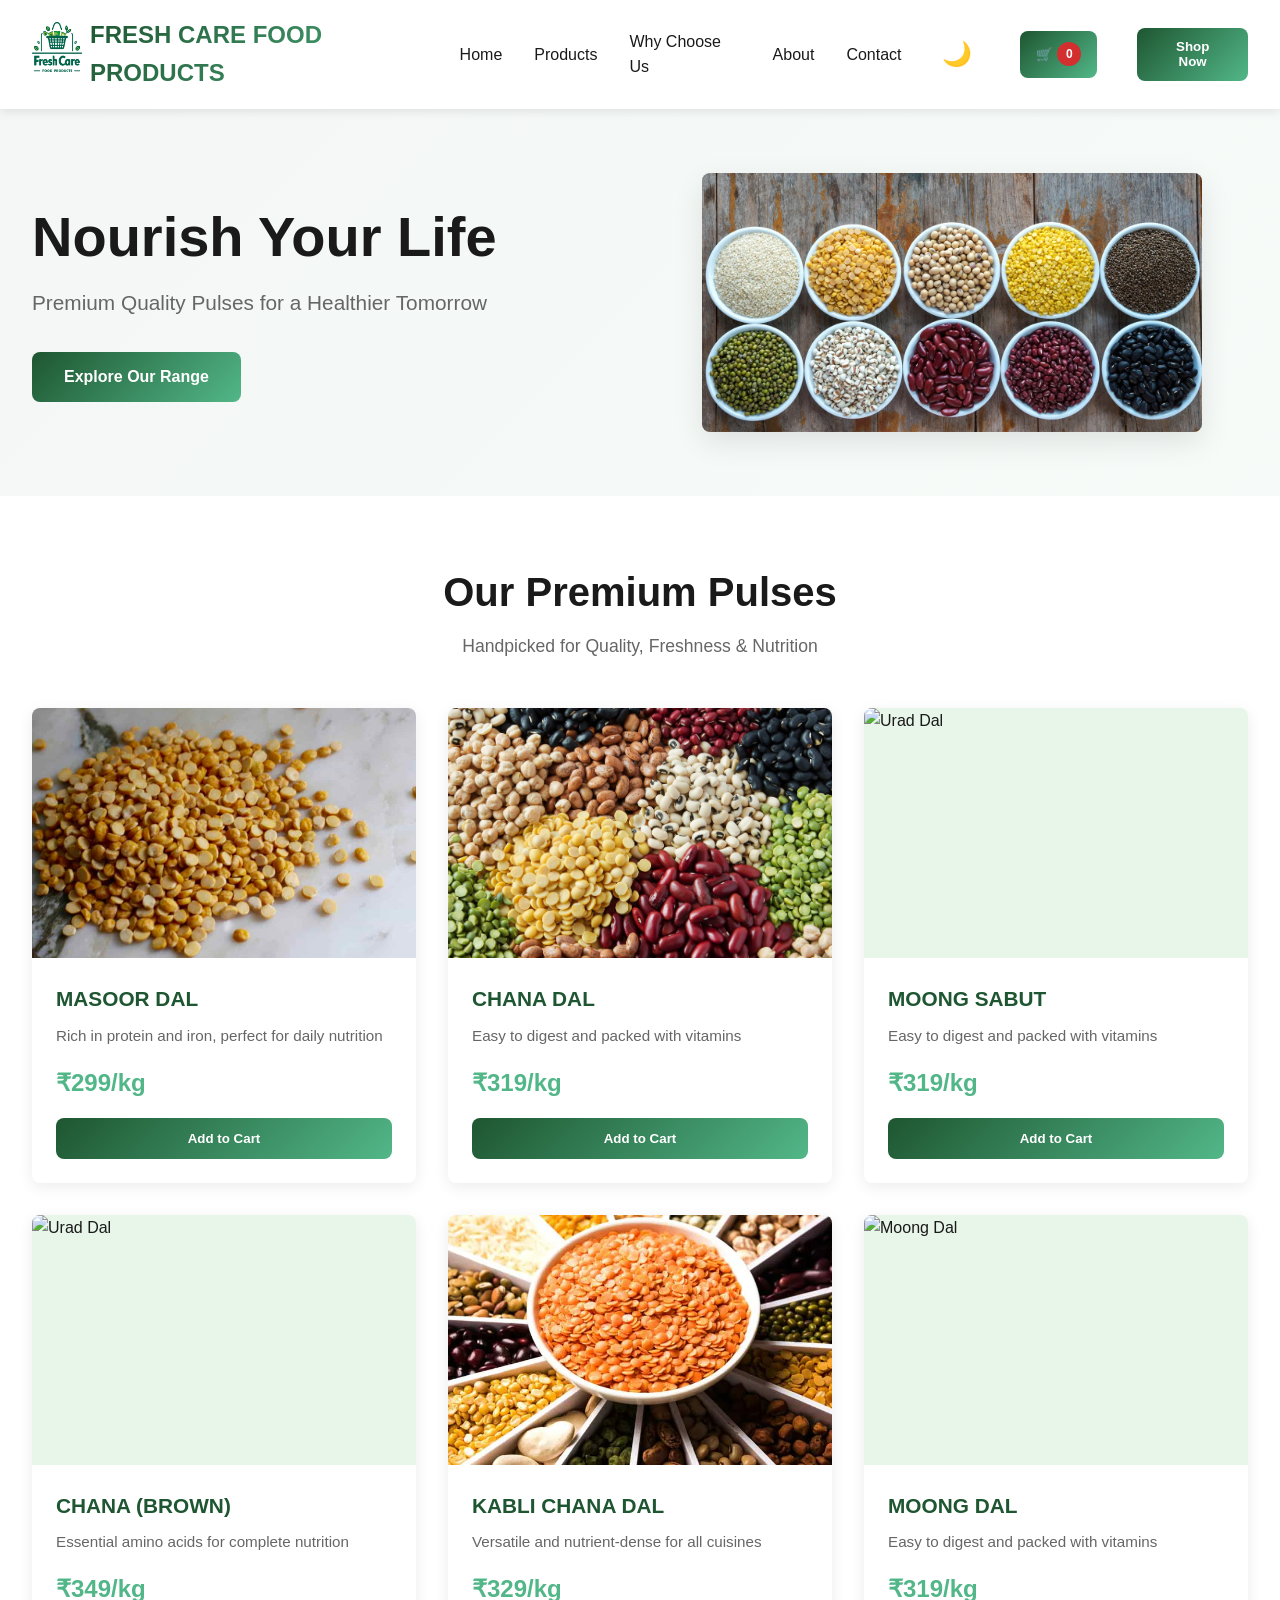
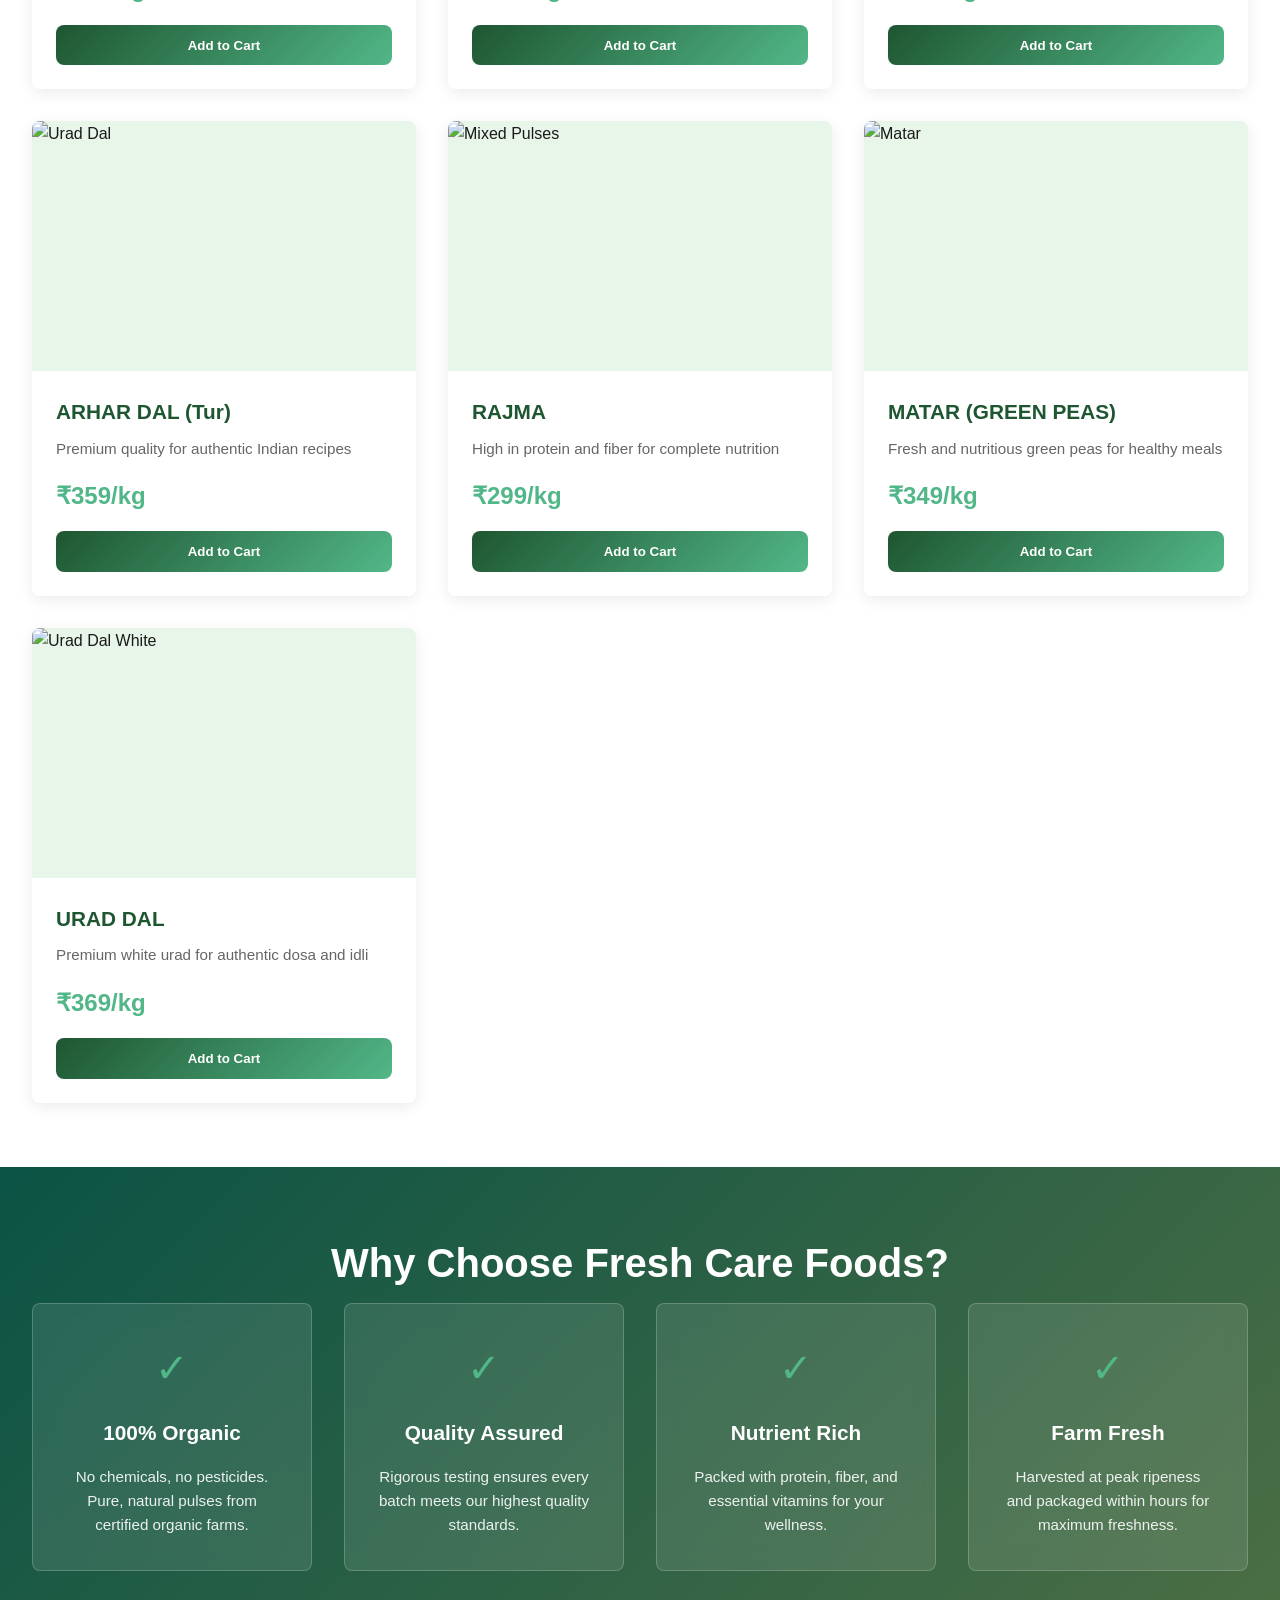
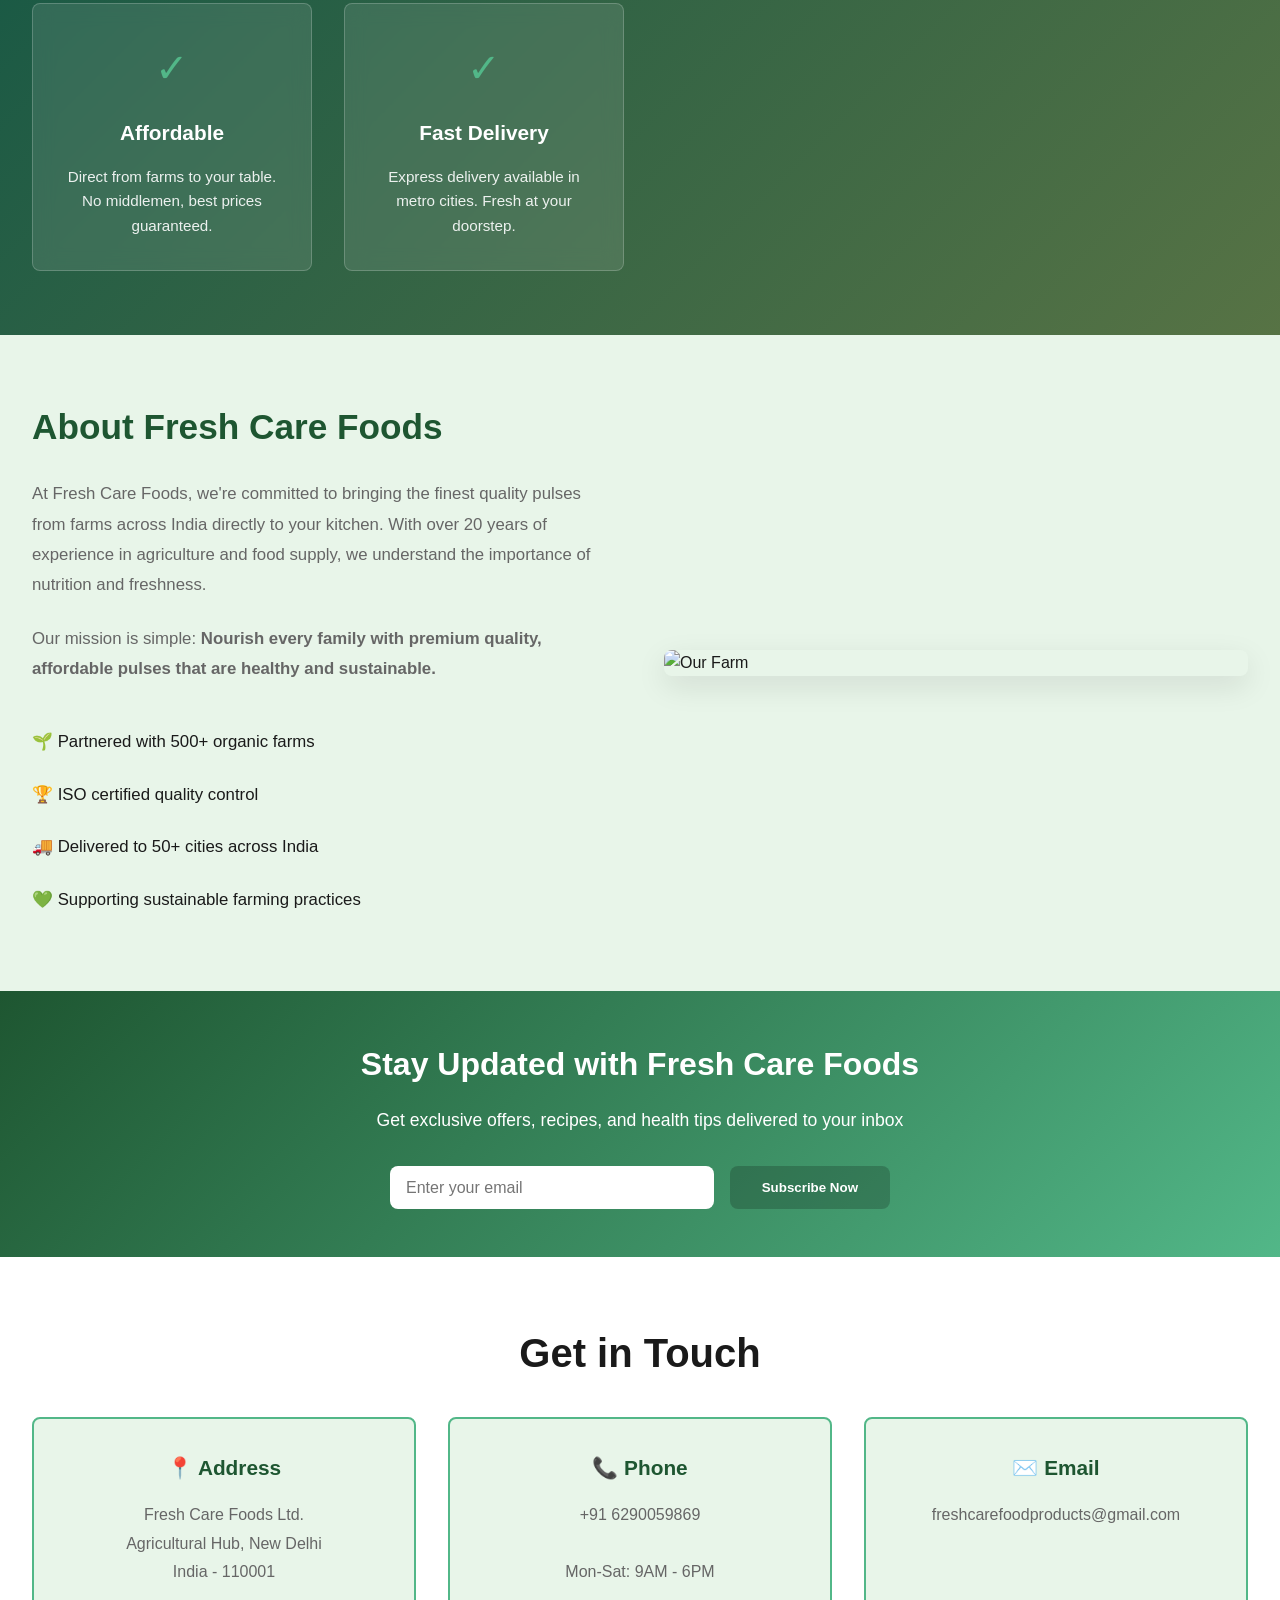
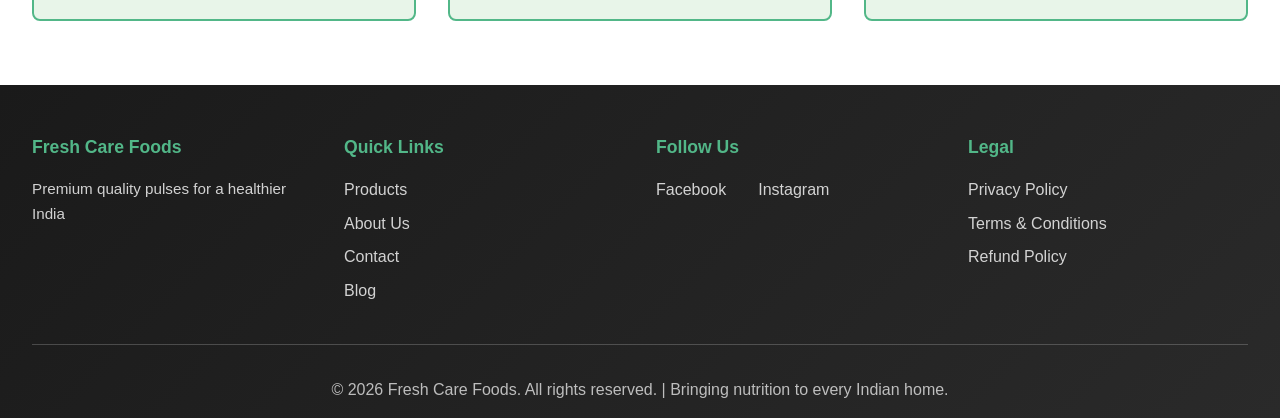
==== commit 0925dd51: "Add files via upload" ====
--- a/index.html
+++ b/index.html
@@ -11,8 +11,10 @@
     <header class="navbar">
       <div class="navbar-container">
         <div class="logo">
-          <span class="logo-icon" ><img src="LOGO.jpeg" alt=""height="50" width="50"></span>
-          <span class="logo-text">Fresh Care Food products</span>
+          <span class="logo-icon"
+            ><img src="LOGO.jpeg" alt="" height="50" width="50"
+          /></span>
+          <span class="logo-text">FRESH CARE FOOD PRODUCTS</span>
         </div>
         <nav class="nav-menu">
           <a href="#home" class="nav-link">Home</a>
@@ -20,8 +22,15 @@
           <a href="#benefits" class="nav-link">Why Choose Us</a>
           <a href="#about" class="nav-link">About</a>
           <a href="#contact" class="nav-link">Contact</a>
-          <button class="theme-toggle" id="themeToggle" aria-label="Toggle dark mode">
+          <button
+            class="theme-toggle"
+            id="themeToggle"
+            aria-label="Toggle dark mode"
+          >
             <span class="theme-icon">🌙</span>
+          </button>
+          <button class="cart-btn" id="cartBtn" aria-label="Open Shopping Cart">
+            🛒 <span class="cart-count">0</span>
           </button>
           <button class="shop-btn">Shop Now</button>
         </nav>
@@ -42,10 +51,7 @@
       </div>
       <div class="hero-image">
         <div class="hero-image-placeholder">
-          <img
-            src="1206H1-1241-1540x800.webp"
-            alt="Fresh Pulses"
-          />
+          <img src="1206H1-1241-1540x800.webp" alt="Fresh Pulses" />
         </div>
       </div>
     </section>
@@ -60,12 +66,9 @@
       <div class="products-grid">
         <div class="product-card">
           <div class="product-image">
-            <img
-              src="img_58861-e1537537988102.jpg"
-              alt="Masoor Dal"
-            />
-          </div>
-          <h3>Masoor Dal</h3>
+            <img src="img_58861-e1537537988102.jpg" alt="Masoor Dal" />
+          </div>
+          <h3>MASOOR DAL</h3>
           <p>Rich in protein and iron, perfect for daily nutrition</p>
           <div class="product-price">₹299/kg</div>
           <button class="add-cart-btn">Add to Cart</button>
@@ -73,12 +76,35 @@
 
         <div class="product-card">
           <div class="product-image">
-            <img
-              src="Image-Pulses.jpg"
-              alt="Toor Dal"
-            />
-          </div>
-          <h3>Toor Dal</h3>
+            <img src="Image-Pulses.jpg" alt="Toor Dal" />
+          </div>
+          <h3>CHANA DAL</h3>
+          <p>Easy to digest and packed with vitamins</p>
+          <div class="product-price">₹319/kg</div>
+          <button class="add-cart-btn">Add to Cart</button>
+        </div>
+
+        <div class="product-card">
+          <div class="product-image">
+            <img
+              src="https://via.placeholder.com/300x300/0b5345/FFFFFF?text=Urad+Dal"
+              alt="Urad Dal"
+            />
+          </div>
+          <h3>MOONG SABUT</h3>
+          <p>Easy to digest and packed with vitamins</p>
+          <div class="product-price">₹319/kg</div>
+          <button class="add-cart-btn">Add to Cart</button>
+        </div>
+
+        <div class="product-card">
+          <div class="product-image">
+            <img
+              src="https://via.placeholder.com/300x300/0b5345/FFFFFF?text=Urad+Dal"
+              alt="Urad Dal"
+            />
+          </div>
+          <h3>CHANA (BROWN)</h3>
           <p>Essential amino acids for complete nutrition</p>
           <div class="product-price">₹349/kg</div>
           <button class="add-cart-btn">Add to Cart</button>
@@ -86,12 +112,9 @@
 
         <div class="product-card">
           <div class="product-image">
-            <img
-              src="About-pulses-for-kids.webp"
-              alt="Chana Dal"
-            />
-          </div>
-          <h3>Chana Dal</h3>
+            <img src="About-pulses-for-kids.webp" alt="Chana Dal" />
+          </div>
+          <h3>KABLI CHANA DAL</h3>
           <p>Versatile and nutrient-dense for all cuisines</p>
           <div class="product-price">₹329/kg</div>
           <button class="add-cart-btn">Add to Cart</button>
@@ -104,7 +127,7 @@
               alt="Moong Dal"
             />
           </div>
-          <h3>Moong Dal</h3>
+          <h3>MOONG DAL</h3>
           <p>Easy to digest and packed with vitamins</p>
           <div class="product-price">₹319/kg</div>
           <button class="add-cart-btn">Add to Cart</button>
@@ -117,7 +140,7 @@
               alt="Urad Dal"
             />
           </div>
-          <h3>Urad Dal</h3>
+          <h3>ARHAR DAL (Tur)</h3>
           <p>Premium quality for authentic Indian recipes</p>
           <div class="product-price">₹359/kg</div>
           <button class="add-cart-btn">Add to Cart</button>
@@ -130,9 +153,36 @@
               alt="Mixed Pulses"
             />
           </div>
-          <h3>Mixed Pulses</h3>
-          <p>Perfectly balanced mix for variety in nutrition</p>
-          <div class="product-price">₹339/kg</div>
+
+          <h3>RAJMA</h3>
+          <p>High in protein and fiber for complete nutrition</p>
+          <div class="product-price">₹299/kg</div>
+          <button class="add-cart-btn">Add to Cart</button>
+        </div>
+
+        <div class="product-card">
+          <div class="product-image">
+            <img
+              src="https://via.placeholder.com/300x300/2d8659/FFFFFF?text=Matar"
+              alt="Matar"
+            />
+          </div>
+          <h3>MATAR (GREEN PEAS)</h3>
+          <p>Fresh and nutritious green peas for healthy meals</p>
+          <div class="product-price">₹349/kg</div>
+          <button class="add-cart-btn">Add to Cart</button>
+        </div>
+
+        <div class="product-card">
+          <div class="product-image">
+            <img
+              src="https://via.placeholder.com/300x300/0b5345/FFFFFF?text=Urad+Dal+White"
+              alt="Urad Dal White"
+            />
+          </div>
+          <h3>URAD DAL</h3>
+          <p>Premium white urad for authentic dosa and idli</p>
+          <div class="product-price">₹369/kg</div>
           <button class="add-cart-btn">Add to Cart</button>
         </div>
       </div>
@@ -217,10 +267,7 @@
         </ul>
       </div>
       <div class="about-image">
-        <img
-          src=\"https://via.placeholder.com/500x400/40916c/FFFFFF?text=Our+Farm\"
-          alt="Our Farm"
-        />
+        <img alt="Our Farm" />
       </div>
     </section>
 
@@ -249,16 +296,135 @@
         </div>
         <div class="contact-card">
           <h3>📞 Phone</h3>
-          <p>+91 9876543210<br />+91 1234567890<br />Mon-Sat: 9AM - 6PM</p>
+          <p>+91 6290059869<br /><br />Mon-Sat: 9AM - 6PM</p>
         </div>
         <div class="contact-card">
           <h3>✉️ Email</h3>
-          <p>
-            hello@freshcarefoods.com<br />support@freshcarefoods.com<br />careers@freshcarefoods.com
-          </p>
-        </div>
-      </div>
-    </section>
+          <p>freshcarefoodproducts@gmail.com <br /><br /></p>
+        </div>
+      </div>
+    </section>
+
+    <!-- Shopping Cart Modal -->
+    <div class="cart-modal" id="cartModal">
+      <div class="cart-modal-content">
+        <div class="cart-header">
+          <h2>Shopping Cart</h2>
+          <button class="close-cart" id="closeCartBtn">✕</button>
+        </div>
+        <div class="cart-items" id="cartItems">
+          <p class="empty-cart-message">Your cart is empty</p>
+        </div>
+        <div class="cart-footer">
+          <div class="cart-summary">
+            <div class="summary-row">
+              <span>Subtotal:</span>
+              <span id="subtotal">₹0</span>
+            </div>
+            <div class="summary-row">
+              <span>Tax (5%):</span>
+              <span id="tax">₹0</span>
+            </div>
+            <div class="summary-row total">
+              <span>Total:</span>
+              <span id="total">₹0</span>
+            </div>
+          </div>
+          <button class="checkout-btn" id="checkoutBtn">
+            Proceed to Checkout
+          </button>
+          <button class="continue-shopping-btn" id="continueShoppingBtn">
+            Continue Shopping
+          </button>
+        </div>
+      </div>
+    </div>
+
+    <!-- Checkout Modal -->
+    <div class="checkout-modal" id="checkoutModal">
+      <div class="checkout-modal-content">
+        <div class="checkout-header">
+          <h2>Delivery Information</h2>
+          <button class="close-checkout" id="closeCheckoutBtn">✕</button>
+        </div>
+        <form
+          class="checkout-form"
+          id="checkoutForm"
+          action="https://sheetdb.io/api/v1/3ytjb87ssco4t"
+          method="post"
+        >
+          <div class="form-group">
+            <label for="customerName">Full Name *</label>
+            <input
+              type="text"
+              id="customerName"
+              name="data [name]"
+              required
+              placeholder="Enter your full name"
+            />
+          </div>
+
+          <div class="form-group">
+            <label for="customerAddress">Address *</label>
+            <textarea
+              id="customerAddress"
+              name="data [address]"
+              required
+              placeholder="Enter your complete address"
+            ></textarea>
+          </div>
+
+          <div class="form-group">
+            <label for="customerContact">Contact Number *</label>
+            <input
+              type="tel"
+              id="customerContact"
+              name="data [contact]"
+              required
+              placeholder="Enter your 10-digit mobile number"
+              pattern="[0-9]{10}"
+            />
+          </div>
+
+          <div class="form-group">
+            <label for="productOrder">Product Order (Names & Quantities)</label>
+            <textarea
+              id="productOrder"
+              name="data [products]"
+              readonly
+              placeholder="Your ordered products will appear here"
+              rows="4"
+            ></textarea>
+          </div>
+
+          <div class="order-items-section">
+            <h3>Order Items</h3>
+            <div class="items-list" id="checkoutItemsList"></div>
+          </div>
+
+          <div class="order-summary-checkout">
+            <h3>Order Summary</h3>
+            <div class="summary-row">
+              <span>Subtotal:</span>
+              <span id="summarySubtotal">₹0</span>
+            </div>
+            <div class="summary-row">
+              <span>Tax (5%):</span>
+              <span id="summaryTax">₹0</span>
+            </div>
+            <div class="summary-row total">
+              <span>Total Amount:</span>
+              <span id="summaryTotal">₹0</span>
+            </div>
+          </div>
+
+          <button type="submit" class="place-order-btn">Place Order</button>
+          <button type="button" class="back-to-cart-btn" id="backToCartBtn">
+            Back to Cart
+          </button>
+        </form>
+      </div>
+    </div>
 
     <!-- Footer -->
     <footer class="footer">
@@ -279,10 +445,13 @@
         <div class="footer-section">
           <h4>Follow Us</h4>
           <div class="social-links">
-            <a href="#">Facebook</a>
-            <a href="#">Instagram</a>
-            <a href="#">Twitter</a>
-            <a href="#">YouTube</a>
+            <a href="https://www.facebook.com/share/1GeAmkFMwD/">Facebook</a>
+            <br />
+
+            <a
+              href="https://www.instagram.com/freshcarefoodproducts?igsh=N2xmZjdsZnJjMWI4"
+              >Instagram</a
+            >
           </div>
         </div>
         <div class="footer-section">
--- a/fresh-care-styles.css
+++ b/fresh-care-styles.css
@@ -880,3 +880,532 @@
     max-height: 300px;
   }
 }
+
+/* ===== Shopping Cart Styles ===== */
+.cart-btn {
+  background: linear-gradient(
+    135deg,
+    var(--primary-color),
+    var(--secondary-color)
+  );
+  color: var(--white);
+  border: none;
+  padding: 0.7rem 1rem;
+  border-radius: var(--border-radius);
+  font-weight: 600;
+  cursor: pointer;
+  transition: var(--transition);
+  display: flex;
+  align-items: center;
+  gap: 0.3rem;
+  margin: 0 0.5rem;
+}
+
+.cart-btn:hover {
+  transform: translateY(-2px);
+  box-shadow: 0 5px 15px rgba(30, 86, 49, 0.3);
+}
+
+.cart-count {
+  background-color: #d32f2f;
+  color: white;
+  border-radius: 50%;
+  width: 1.5rem;
+  height: 1.5rem;
+  display: flex;
+  align-items: center;
+  justify-content: center;
+  font-size: 0.75rem;
+  font-weight: bold;
+}
+
+.cart-modal {
+  display: none;
+  position: fixed;
+  top: 0;
+  left: 0;
+  width: 100%;
+  height: 100%;
+  background-color: rgba(0, 0, 0, 0.6);
+  z-index: 2000;
+  align-items: flex-end;
+}
+
+.cart-modal.active {
+  display: flex;
+}
+
+.cart-modal-content {
+  background-color: var(--white);
+  width: 100%;
+  max-width: 500px;
+  border-radius: 12px 12px 0 0;
+  box-shadow: 0 -5px 20px rgba(0, 0, 0, 0.2);
+  display: flex;
+  flex-direction: column;
+  max-height: 90vh;
+  animation: slideUpCart 0.3s ease;
+}
+
+.cart-header {
+  padding: 1.5rem;
+  border-bottom: 1px solid #e0e0e0;
+  display: flex;
+  justify-content: space-between;
+  align-items: center;
+}
+
+.cart-header h2 {
+  margin: 0;
+  color: var(--primary-color);
+  font-size: 1.5rem;
+}
+
+.close-cart {
+  background: none;
+  border: none;
+  font-size: 1.5rem;
+  cursor: pointer;
+  color: var(--text-dark);
+  transition: var(--transition);
+}
+
+.close-cart:hover {
+  color: var(--primary-color);
+}
+
+.cart-items {
+  flex: 1;
+  overflow-y: auto;
+  padding: 1rem;
+}
+
+.empty-cart-message {
+  text-align: center;
+  color: var(--text-light);
+  padding: 2rem;
+  font-size: 1.1rem;
+}
+
+.cart-item {
+  display: grid;
+  grid-template-columns: 1fr auto auto;
+  gap: 1rem;
+  padding: 1rem;
+  border: 1px solid #e0e0e0;
+  border-radius: 8px;
+  margin-bottom: 0.75rem;
+  background-color: var(--bg-light);
+}
+
+.cart-item-info h4 {
+  margin: 0 0 0.3rem 0;
+  color: var(--primary-color);
+  font-size: 1rem;
+}
+
+.item-price {
+  margin: 0;
+  color: var(--text-light);
+  font-size: 0.9rem;
+}
+
+.cart-item-controls {
+  display: flex;
+  align-items: center;
+  gap: 0.5rem;
+  background-color: var(--white);
+  border-radius: 6px;
+  padding: 0.25rem;
+}
+
+.qty-btn {
+  background-color: var(--primary-color);
+  color: white;
+  border: none;
+  width: 2rem;
+  height: 2rem;
+  border-radius: 4px;
+  cursor: pointer;
+  font-size: 1.1rem;
+  transition: var(--transition);
+}
+
+.qty-btn:hover {
+  background-color: var(--secondary-color);
+}
+
+.qty-display {
+  min-width: 2rem;
+  text-align: center;
+  font-weight: bold;
+  color: var(--primary-color);
+}
+
+.cart-item-total {
+  text-align: right;
+}
+
+.cart-item-total p {
+  margin: 0 0 0.5rem 0;
+  font-weight: bold;
+  color: var(--primary-color);
+  font-size: 1.1rem;
+}
+
+.remove-btn {
+  background-color: #f44336;
+  color: white;
+  border: none;
+  padding: 0.4rem 0.8rem;
+  border-radius: 4px;
+  cursor: pointer;
+  font-size: 0.85rem;
+  transition: var(--transition);
+}
+
+.remove-btn:hover {
+  background-color: #d32f2f;
+}
+
+.cart-footer {
+  border-top: 1px solid #e0e0e0;
+  padding: 1.5rem;
+  background-color: var(--bg-light);
+}
+
+.cart-summary {
+  margin-bottom: 1rem;
+}
+
+.summary-row {
+  display: flex;
+  justify-content: space-between;
+  margin-bottom: 0.5rem;
+  color: var(--text-dark);
+}
+
+.summary-row.total {
+  font-size: 1.2rem;
+  font-weight: bold;
+  color: var(--primary-color);
+  border-top: 1px solid #e0e0e0;
+  padding-top: 0.5rem;
+}
+
+.checkout-btn {
+  background: linear-gradient(
+    135deg,
+    var(--primary-color),
+    var(--secondary-color)
+  );
+  color: var(--white);
+  border: none;
+  padding: 1rem;
+  border-radius: var(--border-radius);
+  font-weight: 600;
+  cursor: pointer;
+  width: 100%;
+  font-size: 1rem;
+  transition: var(--transition);
+  margin-bottom: 0.5rem;
+}
+
+.checkout-btn:hover:not(:disabled) {
+  transform: translateY(-2px);
+  box-shadow: 0 5px 15px rgba(30, 86, 49, 0.3);
+}
+
+.checkout-btn:disabled {
+  opacity: 0.5;
+  cursor: not-allowed;
+}
+
+.continue-shopping-btn {
+  background-color: var(--text-light);
+  color: var(--white);
+  border: none;
+  padding: 0.8rem;
+  border-radius: var(--border-radius);
+  cursor: pointer;
+  width: 100%;
+  font-weight: 600;
+  transition: var(--transition);
+}
+
+.continue-shopping-btn:hover {
+  background-color: var(--text-dark);
+}
+
+@keyframes slideUpCart {
+  from {
+    transform: translateY(100%);
+  }
+  to {
+    transform: translateY(0);
+  }
+}
+
+/* ===== Checkout Modal Styles ===== */
+.checkout-modal {
+  display: none;
+  position: fixed;
+  top: 0;
+  left: 0;
+  width: 100%;
+  height: 100%;
+  background-color: rgba(0, 0, 0, 0.6);
+  z-index: 3000;
+  align-items: center;
+  justify-content: center;
+}
+
+.checkout-modal.active {
+  display: flex;
+}
+
+.checkout-modal-content {
+  background-color: var(--white);
+  width: 90%;
+  max-width: 500px;
+  border-radius: 12px;
+  box-shadow: 0 10px 40px rgba(0, 0, 0, 0.3);
+  display: flex;
+  flex-direction: column;
+  max-height: 90vh;
+  overflow-y: auto;
+  animation: slideInCheckout 0.3s ease;
+}
+
+.checkout-header {
+  padding: 1.5rem;
+  border-bottom: 1px solid #e0e0e0;
+  display: flex;
+  justify-content: space-between;
+  align-items: center;
+}
+
+.checkout-header h2 {
+  margin: 0;
+  color: var(--primary-color);
+  font-size: 1.5rem;
+}
+
+.close-checkout {
+  background: none;
+  border: none;
+  font-size: 1.5rem;
+  cursor: pointer;
+  color: var(--text-dark);
+  transition: var(--transition);
+}
+
+.close-checkout:hover {
+  color: var(--primary-color);
+}
+
+.checkout-form {
+  padding: 1.5rem;
+}
+
+.form-group {
+  margin-bottom: 1.2rem;
+}
+
+.form-group label {
+  display: block;
+  margin-bottom: 0.5rem;
+  color: var(--text-dark);
+  font-weight: 600;
+  font-size: 0.95rem;
+}
+
+.form-group input,
+.form-group textarea {
+  width: 100%;
+  padding: 0.8rem;
+  border: 1px solid #e0e0e0;
+  border-radius: 6px;
+  font-family: inherit;
+  font-size: 0.95rem;
+  transition: var(--transition);
+  background-color: var(--bg-light);
+  color: var(--text-dark);
+}
+
+.form-group input:focus,
+.form-group textarea:focus {
+  outline: none;
+  border-color: var(--primary-color);
+  box-shadow: 0 0 0 3px rgba(30, 86, 49, 0.1);
+}
+
+.form-group textarea {
+  resize: vertical;
+  min-height: 80px;
+}
+
+.order-summary-checkout {
+  background-color: var(--bg-light);
+  padding: 1rem;
+  border-radius: 8px;
+  margin: 1.2rem 0;
+}
+
+.order-summary-checkout h3 {
+  margin: 0 0 1rem 0;
+  color: var(--primary-color);
+  font-size: 1.1rem;
+}
+
+.place-order-btn {
+  background: linear-gradient(135deg, var(--primary-color), var(--secondary-color));
+  color: var(--white);
+  border: none;
+  padding: 1rem;
+  border-radius: var(--border-radius);
+  font-weight: 600;
+  cursor: pointer;
+  width: 100%;
+  font-size: 1rem;
+  transition: var(--transition);
+  margin-bottom: 0.5rem;
+}
+
+.place-order-btn:hover {
+  transform: translateY(-2px);
+  box-shadow: 0 5px 15px rgba(30, 86, 49, 0.3);
+}
+
+.back-to-cart-btn {
+  background-color: var(--text-light);
+  color: var(--white);
+  border: none;
+  padding: 0.8rem;
+  border-radius: var(--border-radius);
+  cursor: pointer;
+  width: 100%;
+  font-weight: 600;
+  transition: var(--transition);
+}
+
+.back-to-cart-btn:hover {
+  background-color: var(--text-dark);
+}
+
+@keyframes slideInCheckout {
+  from {
+    transform: scale(0.9);
+    opacity: 0;
+  }
+  to {
+    transform: scale(1);
+    opacity: 1;
+  }
+}
+
+body.dark-mode .form-group input,
+body.dark-mode .form-group textarea {
+  background-color: #2a2a2a;
+  border-color: #444;
+}
+
+body.dark-mode .form-group input:focus,
+body.dark-mode .form-group textarea:focus {
+  border-color: var(--secondary-color);
+  box-shadow: 0 0 0 3px rgba(82, 183, 136, 0.1);
+}
+
+body.dark-mode .order-summary-checkout {
+  background-color: #1e1e1e;
+  border: 1px solid #333;
+}
+
+@media (max-width: 480px) {
+  .checkout-modal-content {
+    width: 95%;
+  }
+  
+  .checkout-form {
+    padding: 1rem;
+  }
+  
+  .form-group {
+    margin-bottom: 1rem;
+  }
+}
+
+/* ===== Checkout Order Items Section ===== */
+.order-items-section {
+  background-color: var(--bg-light);
+  padding: 1rem;
+  border-radius: 8px;
+  margin: 1.2rem 0;
+}
+
+.order-items-section h3 {
+  margin: 0 0 1rem 0;
+  color: var(--primary-color);
+  font-size: 1.1rem;
+}
+
+.items-list {
+  display: flex;
+  flex-direction: column;
+  gap: 0.8rem;
+}
+
+.checkout-item {
+  background-color: var(--white);
+  border: 1px solid #e0e0e0;
+  border-radius: 6px;
+  padding: 0.8rem;
+  display: grid;
+  grid-template-columns: 1fr auto;
+  gap: 1rem;
+  align-items: center;
+}
+
+.item-details h4 {
+  margin: 0 0 0.3rem 0;
+  color: var(--primary-color);
+  font-size: 0.95rem;
+}
+
+.item-qty {
+  margin: 0;
+  color: var(--text-light);
+  font-size: 0.9rem;
+}
+
+.item-price {
+  text-align: right;
+}
+
+.item-price p {
+  margin: 0.25rem 0;
+  color: var(--text-dark);
+  font-size: 0.9rem;
+}
+
+.item-subtotal {
+  font-weight: 600;
+  color: var(--primary-color);
+  font-size: 0.95rem !important;
+}
+
+body.dark-mode .checkout-item {
+  background-color: #2a2a2a;
+  border-color: #444;
+}
+
+@media (max-width: 480px) {
+  .checkout-item {
+    grid-template-columns: 1fr;
+    gap: 0.5rem;
+  }
+  
+  .item-price {
+    text-align: left;
+  }
+}
